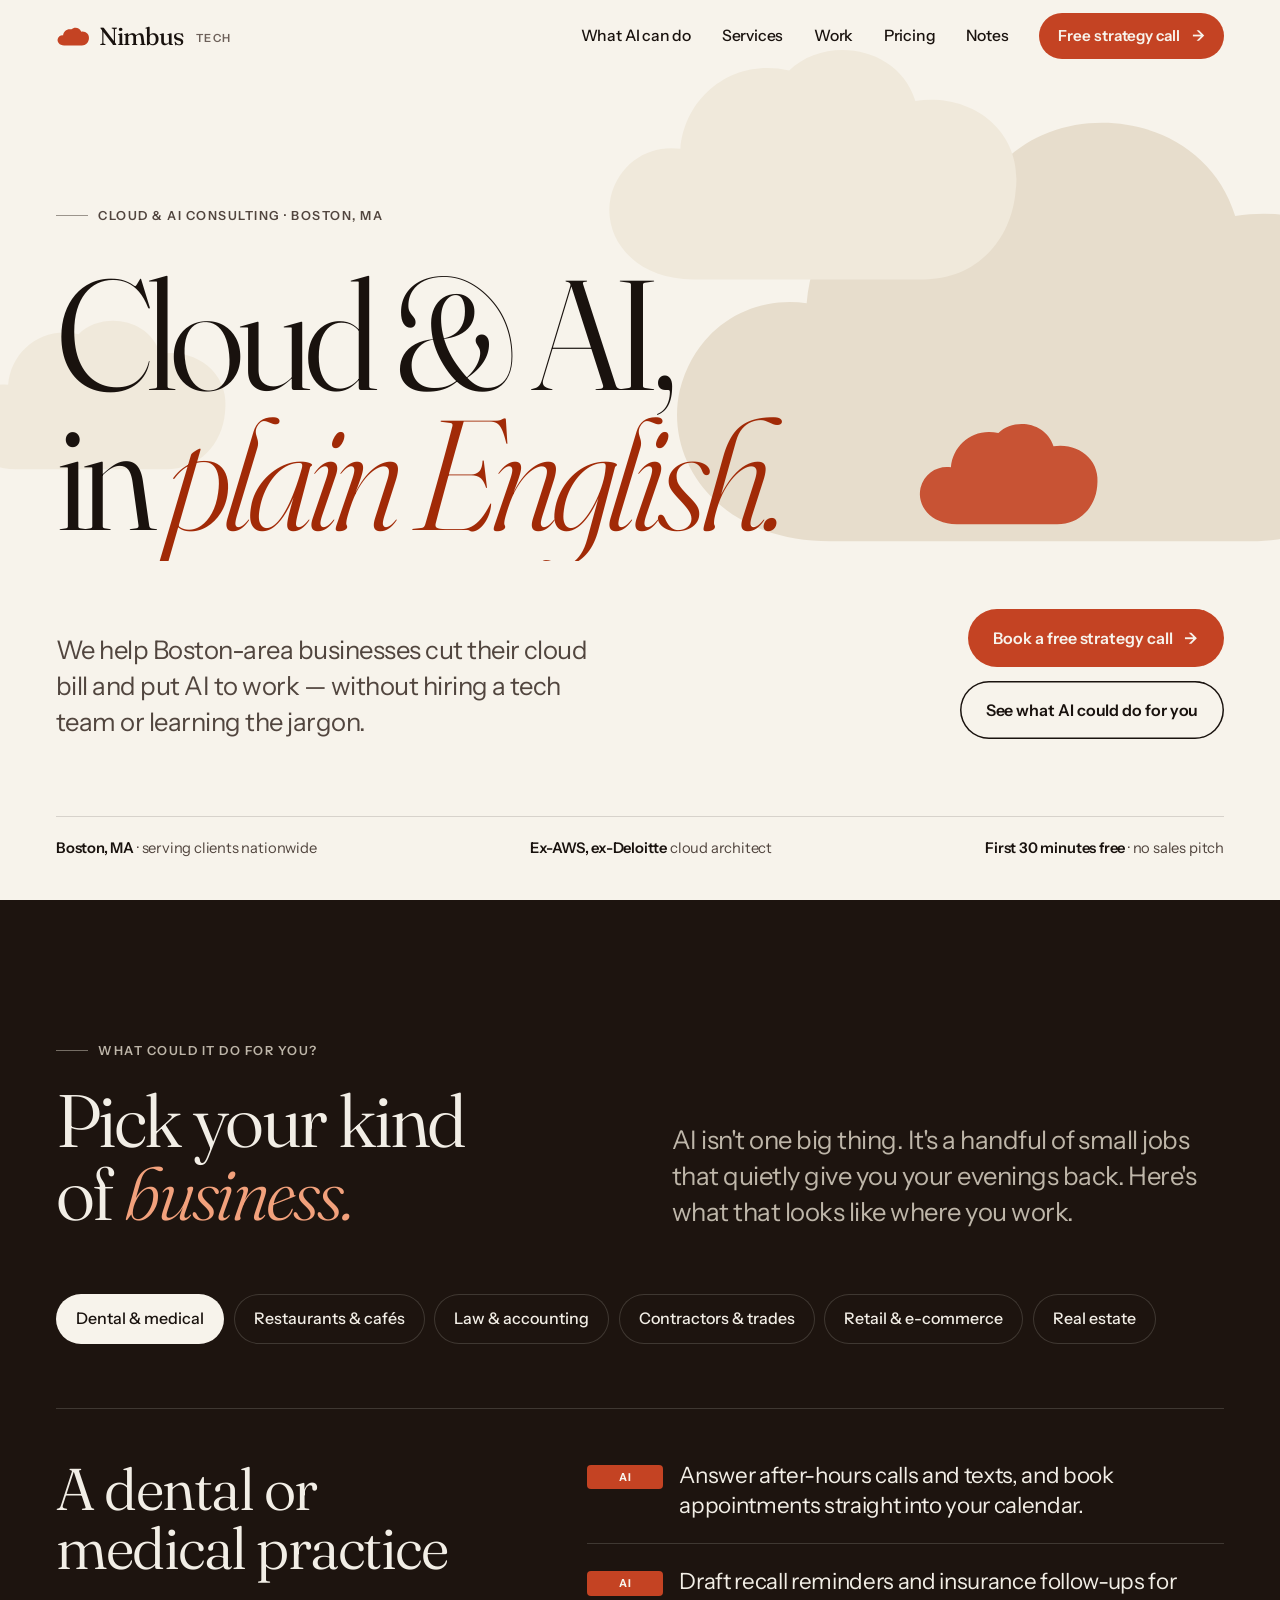
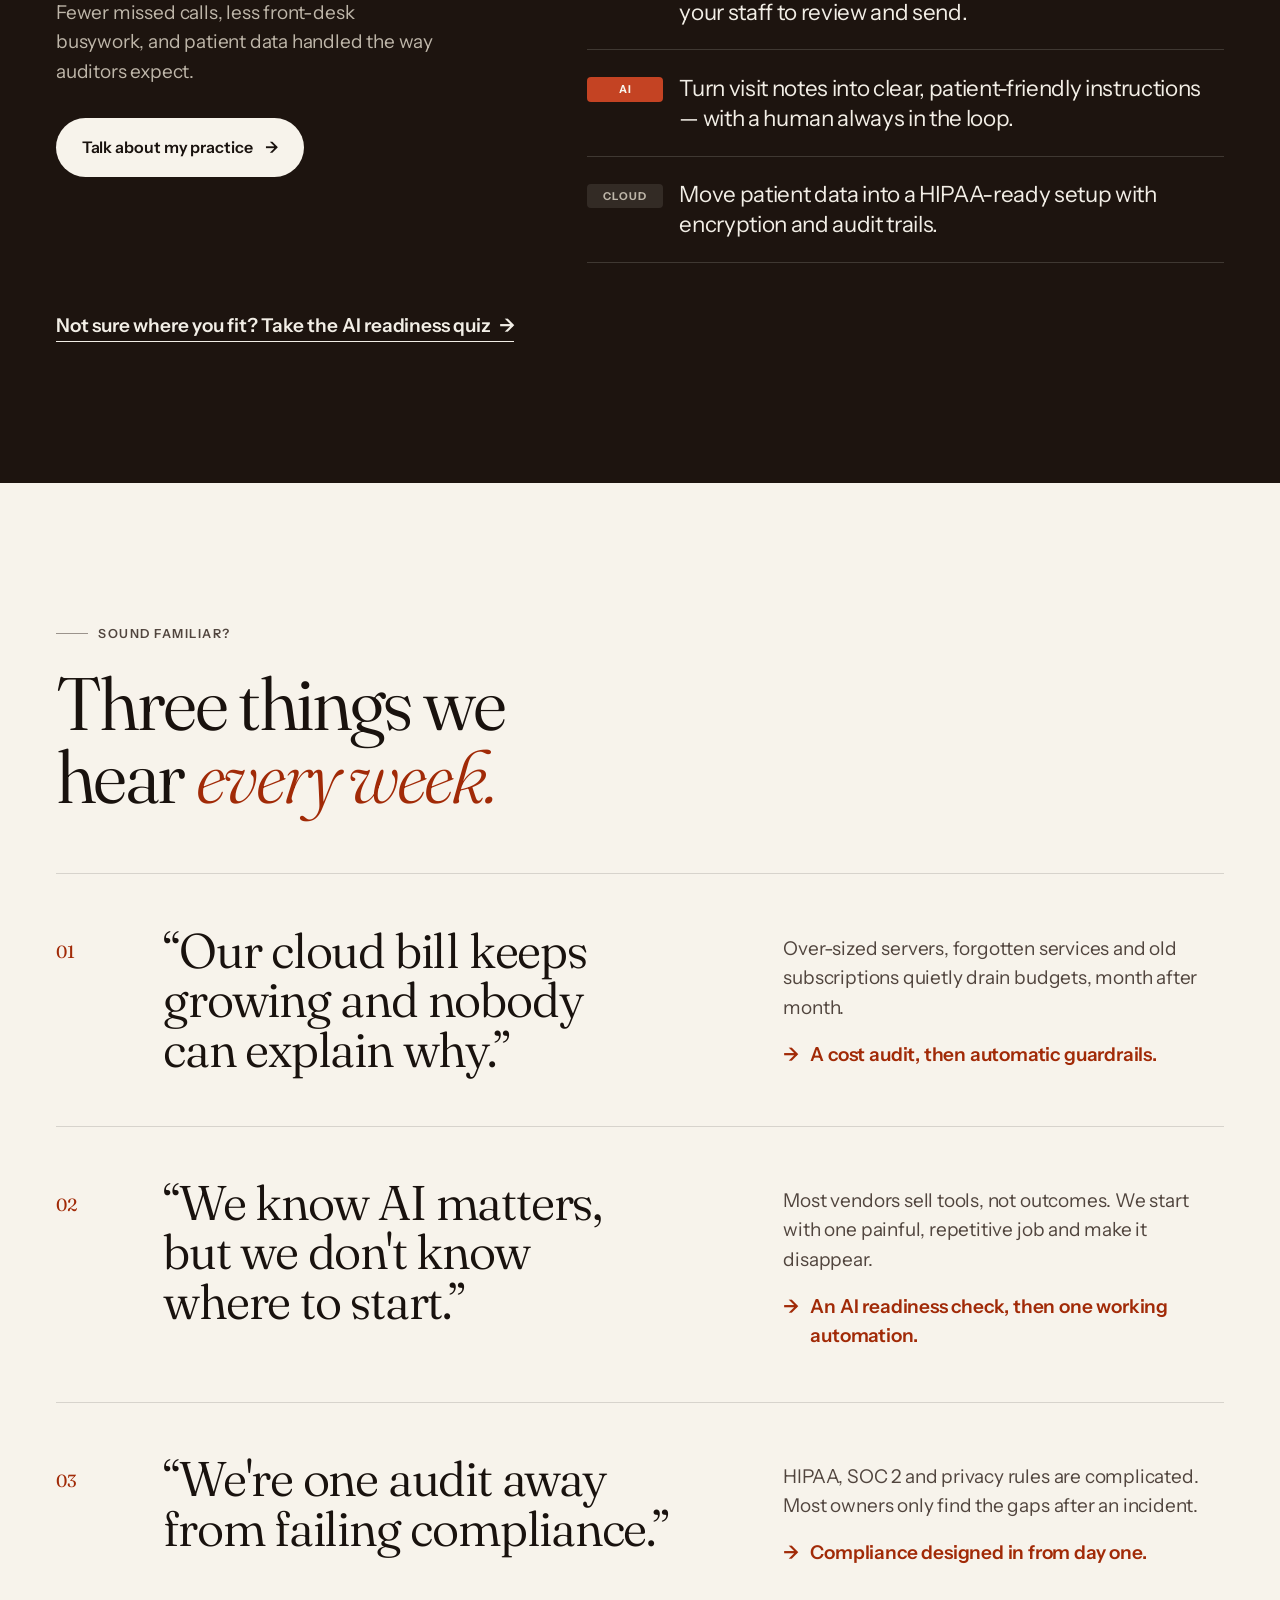
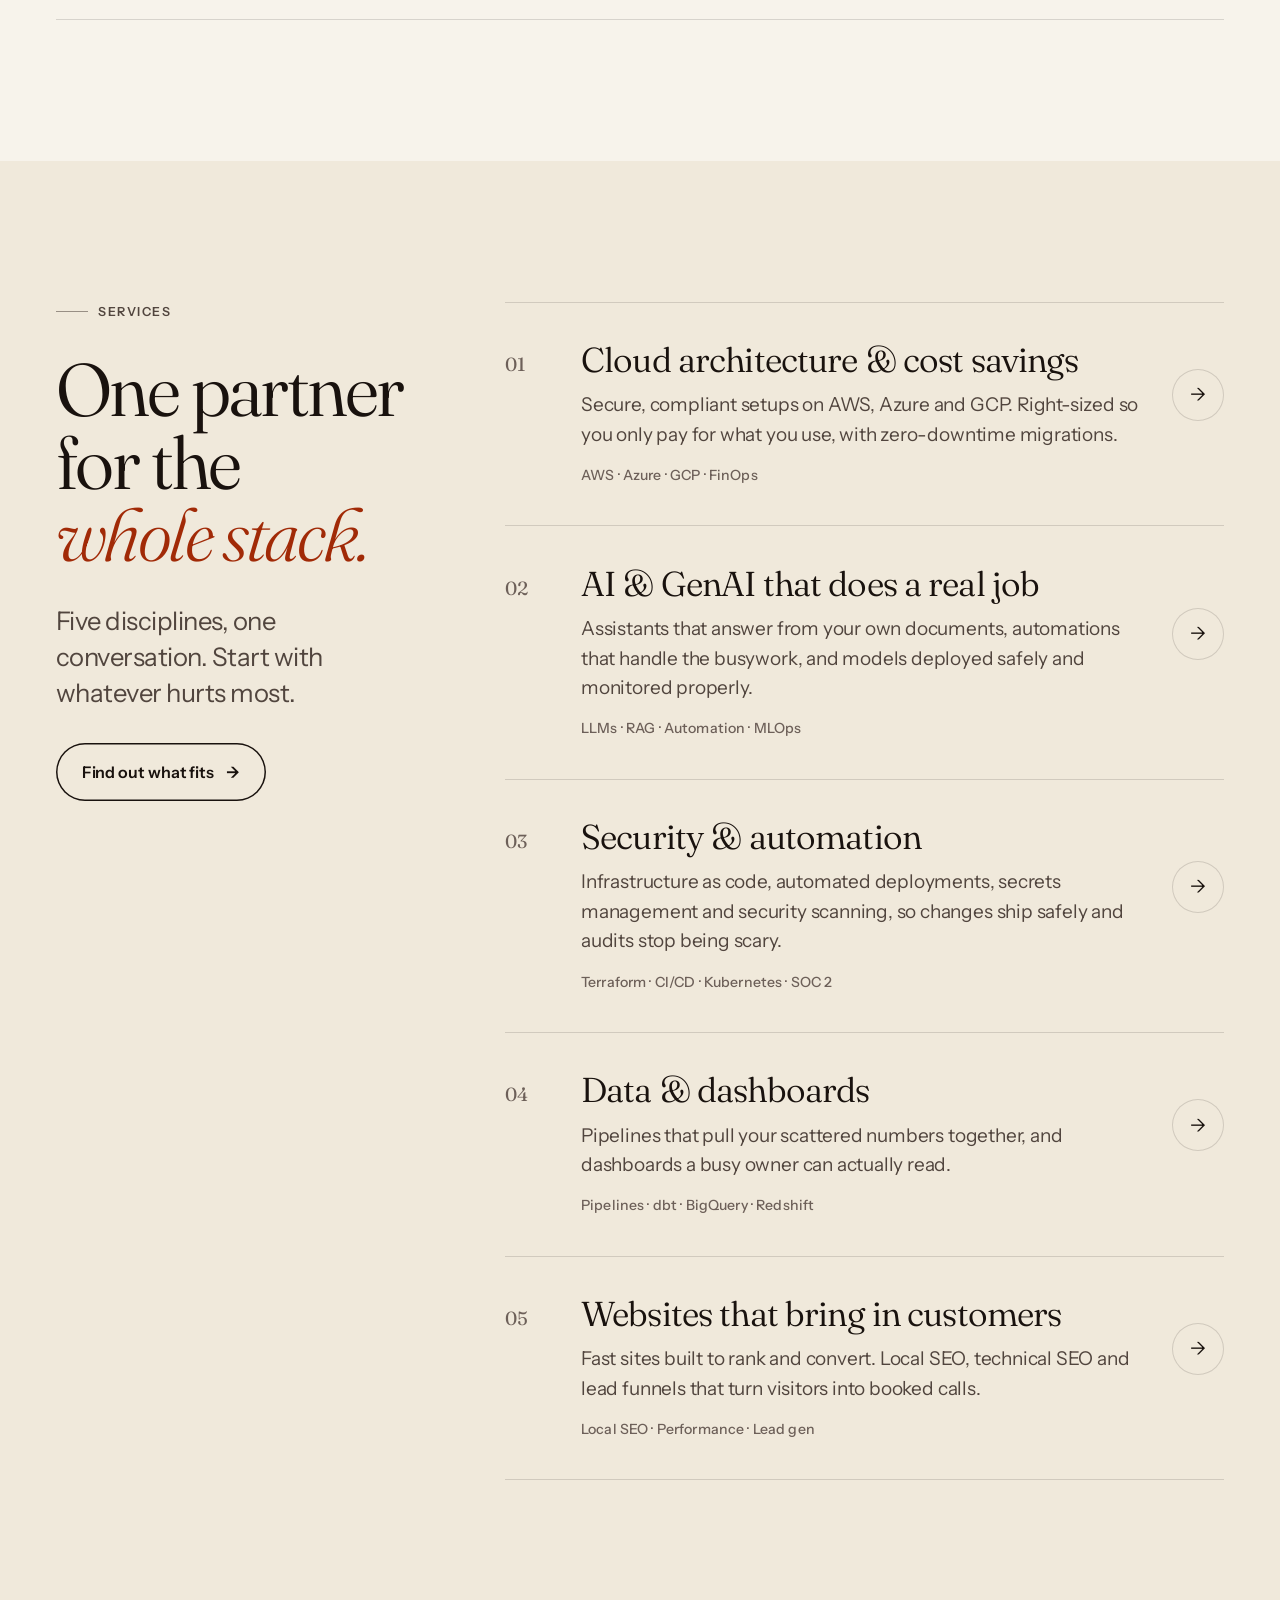
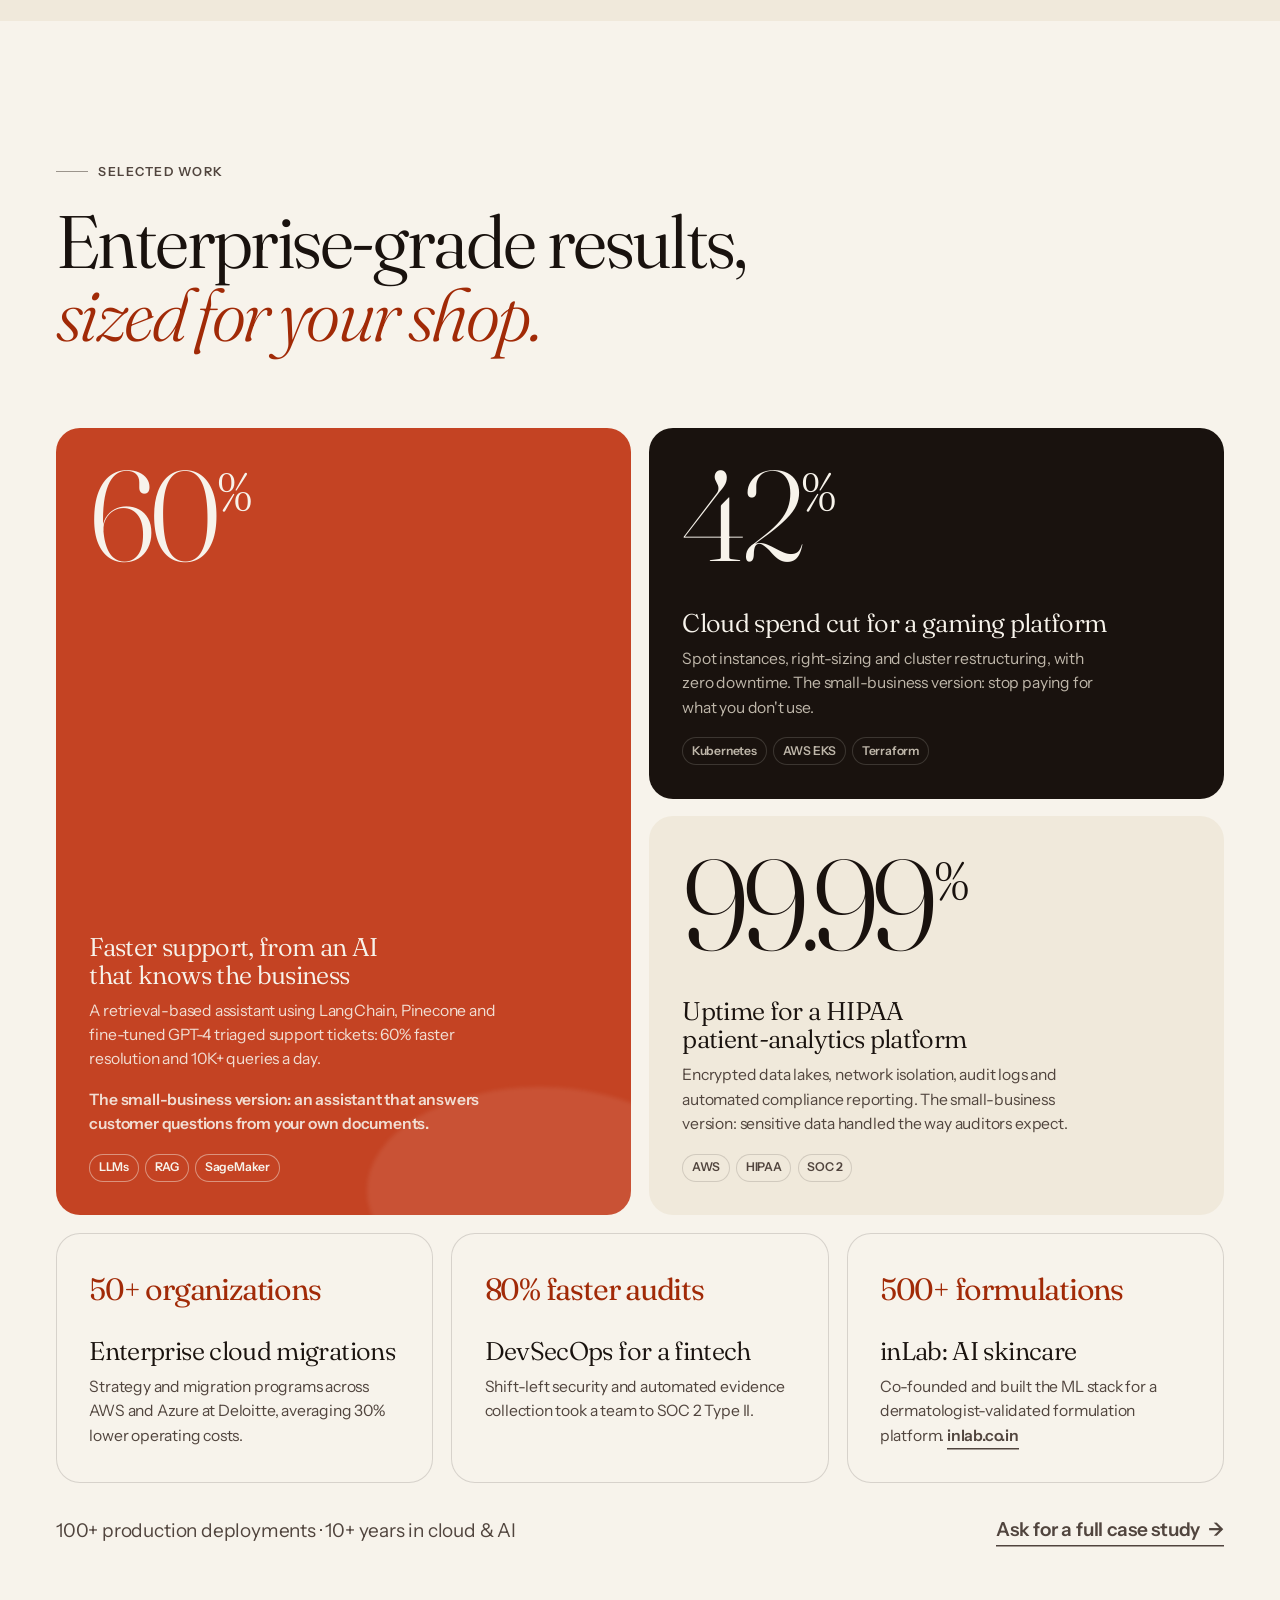
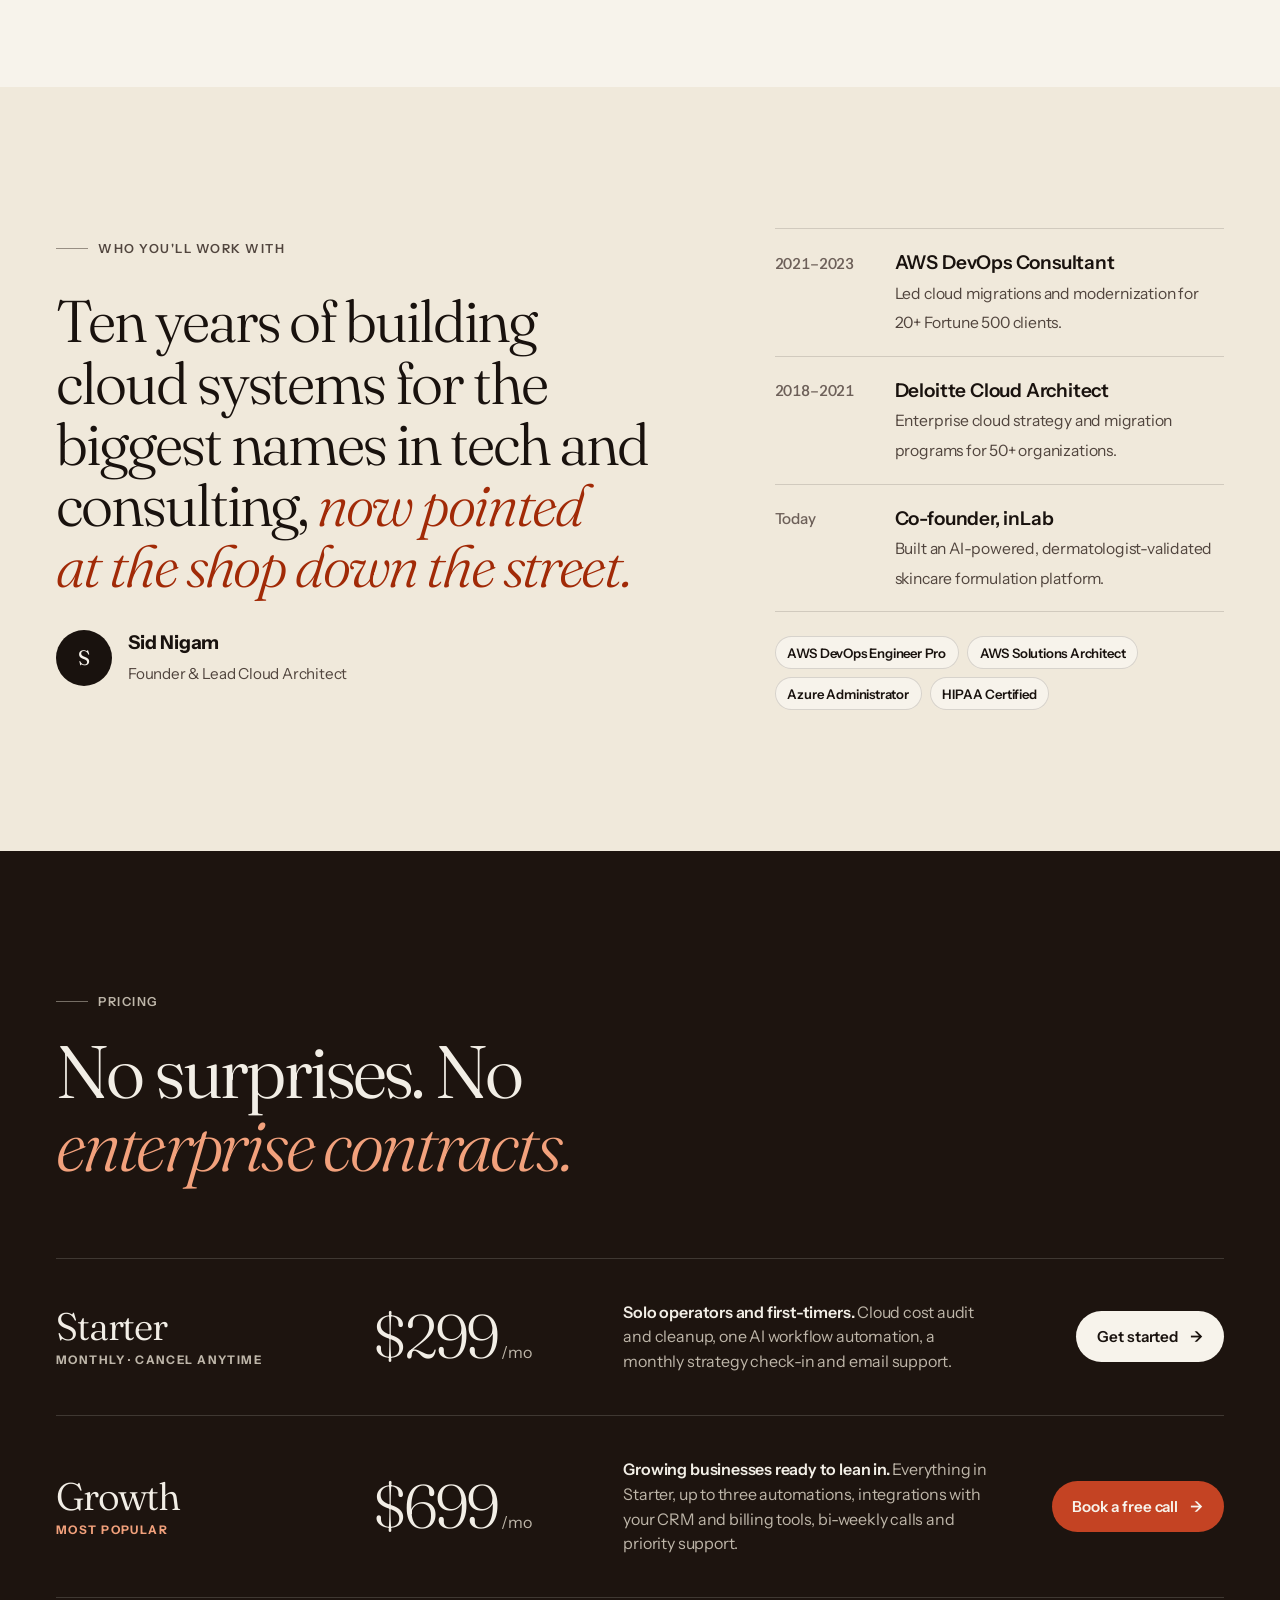
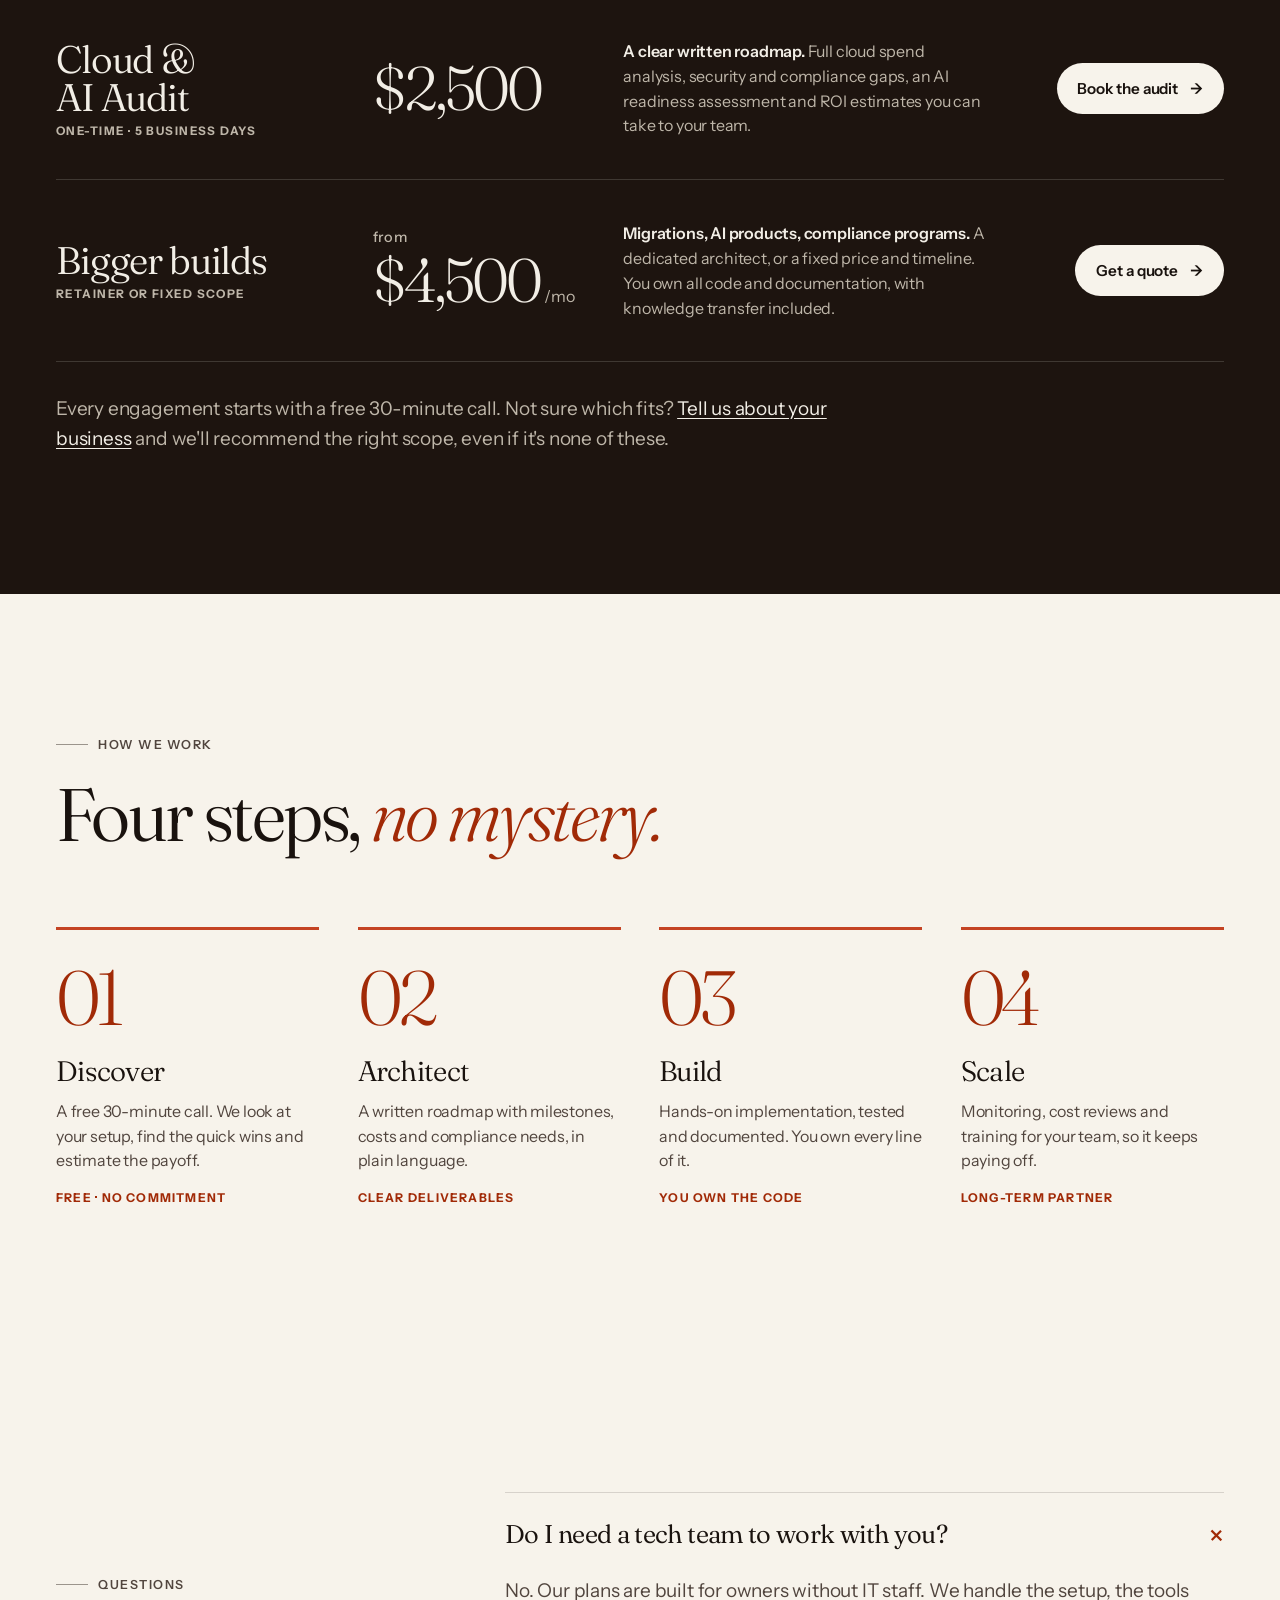
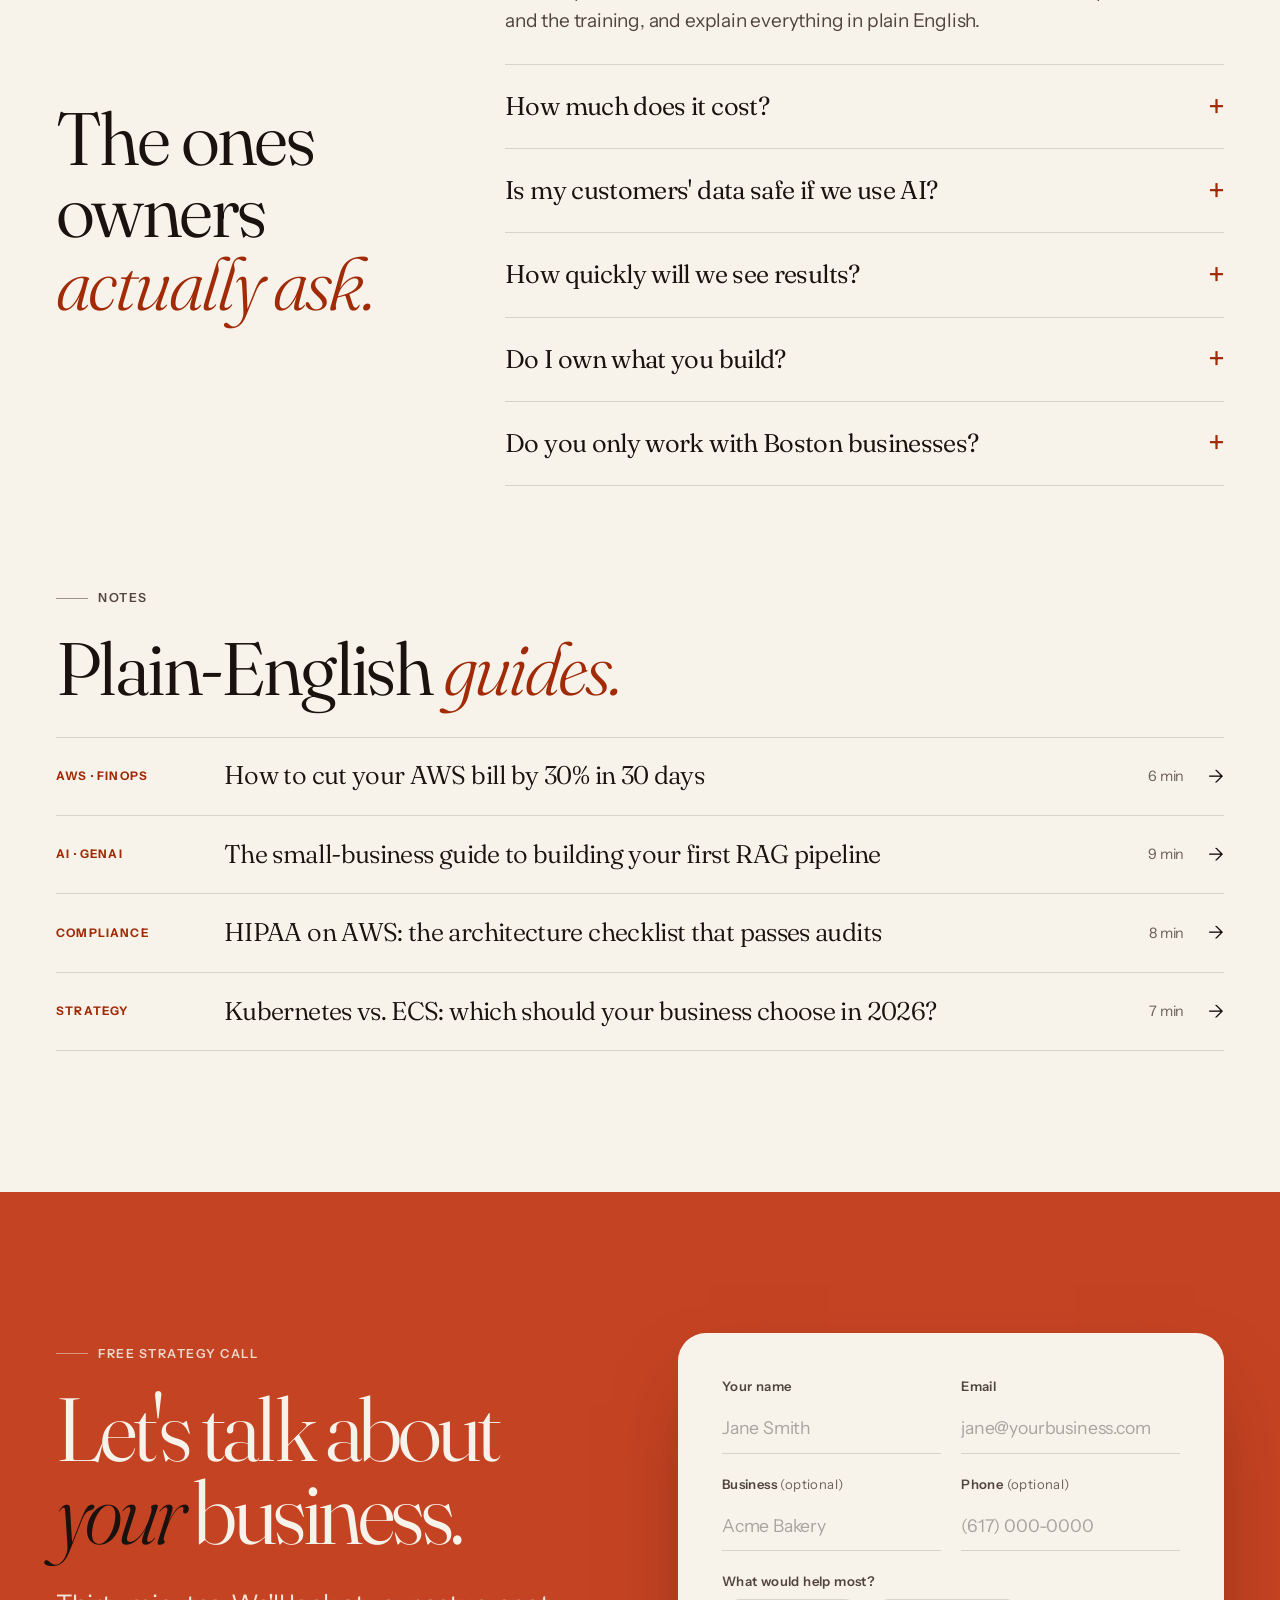
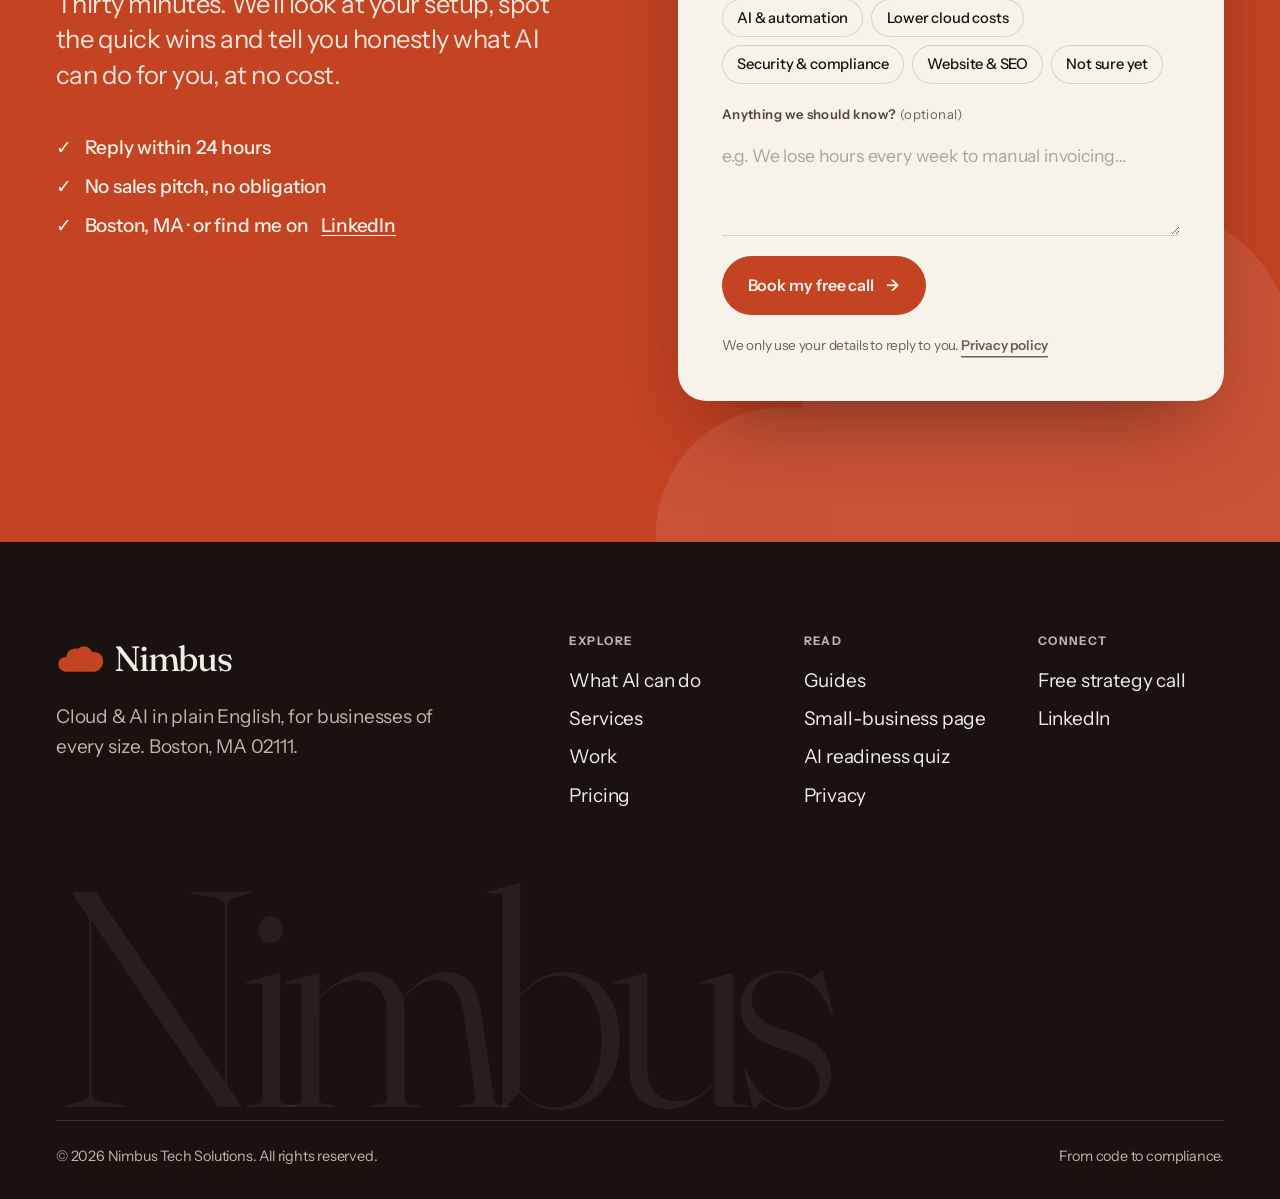
==== index.html @ 4f686bb3 "Initial commit: Nimbus Tech Solutions website Co-Authored-By: Claude Sonnet 5.5 <noreply@anthropic.c" ====
<!DOCTYPE html>
<html lang="en">
<head>
  <meta charset="utf-8">
  <meta name="viewport" content="width=device-width, initial-scale=1">
  <title>Nimbus Tech Solutions | Cloud &amp; AI for Boston Small Businesses</title>
  <meta name="description" content="Cloud and AI, in plain English. Nimbus helps Boston-area small businesses cut their cloud bill and put AI to work — no tech team required. Plans from $299/month. Free 30-minute strategy call.">
  <meta name="keywords" content="AI for small business Boston, cloud consulting Boston, small business AI tools, cloud cost optimization, AWS consulting Boston, AI automation, HIPAA compliance">
  <meta name="theme-color" content="#f4efe6">

  <link rel="canonical" href="https://nimbustechsolutions.com/">

  <meta property="og:type" content="website">
  <meta property="og:url" content="https://nimbustechsolutions.com/">
  <meta property="og:title" content="Cloud &amp; AI, in plain English — Nimbus Tech Solutions, Boston">
  <meta property="og:description" content="We help Boston-area small businesses cut their cloud bill and put AI to work — without hiring a tech team. Free 30-minute strategy call.">
  <meta property="og:image" content="https://nimbustechsolutions.com/assets/img/hero-img.png">
  <meta property="og:site_name" content="Nimbus Tech Solutions">
  <meta property="og:locale" content="en_US">
  <meta name="twitter:card" content="summary_large_image">
  <meta name="twitter:title" content="Cloud &amp; AI, in plain English — Nimbus Tech Solutions, Boston">
  <meta name="twitter:description" content="We help Boston-area small businesses cut their cloud bill and put AI to work — without hiring a tech team.">
  <meta name="twitter:image" content="https://nimbustechsolutions.com/assets/img/hero-img.png">

  <link href="assets/img/favicon.png" rel="icon">
  <link href="assets/img/apple-touch-icon.png" rel="apple-touch-icon">

  <link rel="preconnect" href="https://fonts.googleapis.com">
  <link rel="preconnect" href="https://fonts.gstatic.com" crossorigin>
  <link href="https://fonts.googleapis.com/css2?family=Fraunces:ital,opsz,wght@0,9..144,300..600;1,9..144,300..600&family=Instrument+Sans:wght@400..700&display=swap" rel="stylesheet">
  <link href="assets/css/home.css" rel="stylesheet">
  <script>document.documentElement.classList.add('js');</script>

  <script type="application/ld+json">
  {
    "@context": "https://schema.org",
    "@type": "ProfessionalService",
    "name": "Nimbus Tech Solutions",
    "description": "Cloud and AI consulting for Boston-area small businesses: cloud cost reduction, AI automation, security and compliance, data engineering, and websites built to generate leads.",
    "url": "https://nimbustechsolutions.com",
    "email": "sidnigam.work@gmail.com",
    "priceRange": "$$",
    "address": {
      "@type": "PostalAddress",
      "addressLocality": "Boston",
      "addressRegion": "MA",
      "postalCode": "02111",
      "addressCountry": "US"
    },
    "geo": { "@type": "GeoCoordinates", "latitude": 42.35436, "longitude": -71.05917 },
    "founder": {
      "@type": "Person",
      "name": "Sid Nigam",
      "jobTitle": "Founder & Lead Cloud Architect",
      "sameAs": "https://www.linkedin.com/in/sidnigam/",
      "knowsAbout": ["AWS", "Azure", "GCP", "Kubernetes", "Terraform", "GenAI", "LLMs", "HIPAA compliance", "DevSecOps"]
    },
    "areaServed": [
      { "@type": "City", "name": "Boston" },
      { "@type": "AdministrativeArea", "name": "Massachusetts" },
      { "@type": "Country", "name": "United States" }
    ],
    "hasOfferCatalog": {
      "@type": "OfferCatalog",
      "name": "Cloud & AI Consulting Services",
      "itemListElement": [
        { "@type": "Offer", "itemOffered": { "@type": "Service", "name": "Cloud Architecture & Cost Optimization" } },
        { "@type": "Offer", "itemOffered": { "@type": "Service", "name": "AI & GenAI Implementation" } },
        { "@type": "Offer", "itemOffered": { "@type": "Service", "name": "Security, DevSecOps & Compliance" } },
        { "@type": "Offer", "itemOffered": { "@type": "Service", "name": "Data Engineering & Analytics" } },
        { "@type": "Offer", "itemOffered": { "@type": "Service", "name": "Website & SEO / Lead Generation" } }
      ]
    }
  }
  </script>
  <script type="application/ld+json">
  {
    "@context": "https://schema.org",
    "@type": "FAQPage",
    "mainEntity": [
      { "@type": "Question", "name": "Do I need a tech team to work with Nimbus?",
        "acceptedAnswer": { "@type": "Answer", "text": "No. Our plans are built for owners without IT staff. We handle the setup, the tools and the training, and explain everything in plain English." } },
      { "@type": "Question", "name": "How much does it cost?",
        "acceptedAnswer": { "@type": "Answer", "text": "Monthly plans start at $299 (Starter) and $699 (Growth). A one-time Cloud & AI Audit is $2,500, and larger builds are scoped after a free 30-minute strategy call. Cancel monthly plans anytime." } },
      { "@type": "Question", "name": "Is my customers' data safe if we use AI?",
        "acceptedAnswer": { "@type": "Answer", "text": "Privacy comes first. We choose tools and settings so your business data stays under your control, and we have built HIPAA, SOC 2, GDPR and ISO 27001 aligned architectures for regulated industries." } },
      { "@type": "Question", "name": "How quickly will we see results?",
        "acceptedAnswer": { "@type": "Answer", "text": "A first AI automation typically goes live in about two weeks, and a cloud cost audit gives you a written roadmap in five business days." } },
      { "@type": "Question", "name": "Do I own what you build?",
        "acceptedAnswer": { "@type": "Answer", "text": "Yes. You own all code and documentation, and we include knowledge transfer so your team is never locked in." } },
      { "@type": "Question", "name": "Do you only work with Boston businesses?",
        "acceptedAnswer": { "@type": "Answer", "text": "We are based in Boston and love working with local businesses, in person when it helps. We also serve clients across the United States remotely." } }
    ]
  }
  </script>
</head>

<body>
  <a class="skip" href="#main">Skip to content</a>
  <div class="progress" aria-hidden="true"></div>

  <!-- Shared cloud shape -->
  <svg width="0" height="0" style="position:absolute" aria-hidden="true" focusable="false">
    <symbol id="cloud" viewBox="0 0 100 60">
      <path fill="currentColor" d="M24 58C10 58 3 48 5 39c2-8 9-12 16-11 1-12 12-21 25-18 8-8 25-6 29 7 13-2 25 7 23 21-1 11-9 20-21 20z"/>
    </symbol>
  </svg>

  <!-- ======= Header ======= -->
  <header class="hdr" id="hdr">
    <div class="wrap">
      <a class="brand" href="#top" aria-label="Nimbus Tech Solutions — home">
        <svg viewBox="0 0 100 60" aria-hidden="true"><use href="#cloud"/></svg>
        Nimbus<small>Tech</small>
      </a>
      <nav class="nav" id="nav" aria-label="Primary">
        <a href="#explore">What AI can do</a>
        <a href="#services">Services</a>
        <a href="#work">Work</a>
        <a href="#pricing">Pricing</a>
        <a href="#notes">Notes</a>
        <a class="btn btn--accent" href="#contact">Free strategy call <span class="arr" aria-hidden="true">→</span></a>
      </nav>
      <button class="menu-btn" id="menu-btn" aria-label="Menu" aria-expanded="false" aria-controls="nav"><span></span><span></span></button>
    </div>
  </header>

  <main id="main">

    <!-- ======= Hero ======= -->
    <section class="hero" id="top">
      <div class="hero-sky" aria-hidden="true">
        <svg class="cloud c1" viewBox="0 0 100 60"><use href="#cloud"/></svg>
        <svg class="cloud c2" viewBox="0 0 100 60"><use href="#cloud"/></svg>
        <svg class="cloud c3" viewBox="0 0 100 60"><use href="#cloud"/></svg>
        <svg class="cloud c4" viewBox="0 0 100 60"><use href="#cloud"/></svg>
      </div>
      <div class="wrap">
        <p class="label hero-kicker fade-up" style="--d:.1s">Cloud &amp; AI consulting · Boston, MA</p>
        <h1>
          <span class="ln"><span>Cloud &amp; AI,</span></span>
          <span class="ln"><span>in <em>plain English.</em></span></span>
        </h1>
        <div class="hero-foot">
          <p class="lead fade-up" style="--d:.8s">We help Boston-area businesses cut their cloud bill and put AI to work — without hiring a tech team or learning the jargon.</p>
          <div class="hero-cta fade-up" style="--d:.95s">
            <a class="btn btn--accent" href="#contact">Book a free strategy call <span class="arr" aria-hidden="true">→</span></a>
            <a class="btn btn--ghost" href="#explore">See what AI could do for you</a>
          </div>
        </div>
        <div class="hero-meta fade-up" style="--d:1.1s">
          <span><b>Boston, MA</b> · serving clients nationwide</span>
          <span><b>Ex-AWS, ex-Deloitte</b> cloud architect</span>
          <span><b>First 30 minutes free</b> · no sales pitch</span>
        </div>
      </div>
    </section>

    <!-- ======= Explorer ======= -->
    <section class="section night" id="explore">
      <div class="wrap">
        <div class="explorer-top rv">
          <div class="sec-head wide" style="margin:0">
            <p class="label">What could it do for you?</p>
            <h2>Pick your kind of <em>business.</em></h2>
          </div>
          <p class="lead">AI isn't one big thing. It's a handful of small jobs that quietly give you your evenings back. Here's what that looks like where you work.</p>
        </div>

        <div class="tabs rv" role="tablist" aria-label="Type of business" id="tabs">
          <button class="tab" role="tab" id="t-health" aria-controls="p-health" aria-selected="true" data-type="Dental &amp; medical practice">Dental &amp; medical</button>
          <button class="tab" role="tab" id="t-food" aria-controls="p-food" aria-selected="false" tabindex="-1" data-type="Restaurant or café">Restaurants &amp; cafés</button>
          <button class="tab" role="tab" id="t-pro" aria-controls="p-pro" aria-selected="false" tabindex="-1" data-type="Law or accounting firm">Law &amp; accounting</button>
          <button class="tab" role="tab" id="t-trade" aria-controls="p-trade" aria-selected="false" tabindex="-1" data-type="Contractor or trades business">Contractors &amp; trades</button>
          <button class="tab" role="tab" id="t-retail" aria-controls="p-retail" aria-selected="false" tabindex="-1" data-type="Retail or e-commerce shop">Retail &amp; e-commerce</button>
          <button class="tab" role="tab" id="t-prop" aria-controls="p-prop" aria-selected="false" tabindex="-1" data-type="Real estate or property business">Real estate</button>
        </div>

        <div class="panel" role="tabpanel" id="p-health" aria-labelledby="t-health" aria-live="polite">
          <div class="panel-who">
            <h3>A dental or medical practice</h3>
            <p>Fewer missed calls, less front-desk busywork, and patient data handled the way auditors expect.</p>
            <a class="btn" href="#contact" data-pick="Dental &amp; medical practice">Talk about my practice <span class="arr" aria-hidden="true">→</span></a>
          </div>
          <ul class="tasks">
            <li><span class="tag ai">AI</span><span>Answer after-hours calls and texts, and book appointments straight into your calendar.</span></li>
            <li><span class="tag ai">AI</span><span>Draft recall reminders and insurance follow-ups for your staff to review and send.</span></li>
            <li><span class="tag ai">AI</span><span>Turn visit notes into clear, patient-friendly instructions — with a human always in the loop.</span></li>
            <li><span class="tag">Cloud</span><span>Move patient data into a HIPAA-ready setup with encryption and audit trails.</span></li>
          </ul>
        </div>

        <div class="panel" role="tabpanel" id="p-food" aria-labelledby="t-food" aria-live="polite" hidden>
          <div class="panel-who">
            <h3>A restaurant or café</h3>
            <p>Less time on screens, more time on the floor. Your regulars still get your voice.</p>
            <a class="btn" href="#contact" data-pick="Restaurant or café">Talk about my restaurant <span class="arr" aria-hidden="true">→</span></a>
          </div>
          <ul class="tasks">
            <li><span class="tag ai">AI</span><span>Turn every review into a reply written in your voice, ready to post in one click.</span></li>
            <li><span class="tag ai">AI</span><span>Forecast prep and ordering from your own sales history, so you waste less.</span></li>
            <li><span class="tag ai">AI</span><span>Answer menu, allergen and hours questions on your website and Google listing, any time.</span></li>
            <li><span class="tag">Cloud</span><span>Cancel the servers and software subscriptions you stopped using months ago.</span></li>
          </ul>
        </div>

        <div class="panel" role="tabpanel" id="p-pro" aria-labelledby="t-pro" aria-live="polite" hidden>
          <div class="panel-who">
            <h3>A law or accounting firm</h3>
            <p>Faster first drafts and cleaner intake — with client confidentiality designed in, not bolted on.</p>
            <a class="btn" href="#contact" data-pick="Law or accounting firm">Talk about my firm <span class="arr" aria-hidden="true">→</span></a>
          </div>
          <ul class="tasks">
            <li><span class="tag ai">AI</span><span>First-pass summaries of long documents and contracts, for a professional to review.</span></li>
            <li><span class="tag ai">AI</span><span>Intake forms that qualify new leads and draft the engagement email.</span></li>
            <li><span class="tag ai">AI</span><span>Search your own past work in plain English, in a private system only you control.</span></li>
            <li><span class="tag">Cloud</span><span>Lock down client files with proper access controls, encryption and backups.</span></li>
          </ul>
        </div>

        <div class="panel" role="tabpanel" id="p-trade" aria-labelledby="t-trade" aria-live="polite" hidden>
          <div class="panel-who">
            <h3>A contractor or trades business</h3>
            <p>You're on a roof, not at a desk. Let the paperwork happen without you.</p>
            <a class="btn" href="#contact" data-pick="Contractor or trades business">Talk about my business <span class="arr" aria-hidden="true">→</span></a>
          </div>
          <ul class="tasks">
            <li><span class="tag ai">AI</span><span>Turn a voice memo from the truck into a clean, professional estimate.</span></li>
            <li><span class="tag ai">AI</span><span>Chase unpaid invoices and unanswered quotes automatically, politely.</span></li>
            <li><span class="tag ai">AI</span><span>Reply to new leads within minutes, even when you can't pick up the phone.</span></li>
            <li><span class="tag">Cloud</span><span>One tidy, backed-up home for job photos, permits and files.</span></li>
          </ul>
        </div>

        <div class="panel" role="tabpanel" id="p-retail" aria-labelledby="t-retail" aria-live="polite" hidden>
          <div class="panel-who">
            <h3>A retail or e-commerce shop</h3>
            <p>Keep the shelves and the storefront humming without a bigger team.</p>
            <a class="btn" href="#contact" data-pick="Retail or e-commerce shop">Talk about my shop <span class="arr" aria-hidden="true">→</span></a>
          </div>
          <ul class="tasks">
            <li><span class="tag ai">AI</span><span>Write product descriptions that stay consistent across every channel you sell on.</span></li>
            <li><span class="tag ai">AI</span><span>Answer “where's my order?” and return questions on autopilot, with a handoff to you when it matters.</span></li>
            <li><span class="tag ai">AI</span><span>Spot slow movers and reorder points straight from your sales data.</span></li>
            <li><span class="tag">Cloud</span><span>Right-size your hosting so a busy weekend doesn't mean a surprise bill.</span></li>
          </ul>
        </div>

        <div class="panel" role="tabpanel" id="p-prop" aria-labelledby="t-prop" aria-live="polite" hidden>
          <div class="panel-who">
            <h3>A real estate or property business</h3>
            <p>Respond first, stay organized, and stop re-typing the same follow-up.</p>
            <a class="btn" href="#contact" data-pick="Real estate or property business">Talk about my business <span class="arr" aria-hidden="true">→</span></a>
          </div>
          <ul class="tasks">
            <li><span class="tag ai">AI</span><span>Draft listing copy and personalized follow-ups for every lead.</span></li>
            <li><span class="tag ai">AI</span><span>Screen new inquiries and schedule showings without the back-and-forth.</span></li>
            <li><span class="tag ai">AI</span><span>Summarize leases and inspection reports into one page you can act on.</span></li>
            <li><span class="tag">Cloud</span><span>Bring scattered documents and tools into one secure, searchable system.</span></li>
          </ul>
        </div>

        <p class="rv" style="margin-top:3rem"><a class="tlink" href="boston-smb.html#checklist">Not sure where you fit? Take the AI readiness quiz <span aria-hidden="true">→</span></a></p>
      </div>
    </section>

    <!-- ======= Problems ======= -->
    <section class="section" id="problems">
      <div class="wrap">
        <div class="sec-head rv">
          <p class="label">Sound familiar?</p>
          <h2>Three things we hear <em>every week.</em></h2>
        </div>
        <div class="problems">
          <article class="problem rv">
            <span class="n">01</span>
            <h3>“Our cloud bill keeps growing and nobody can explain why.”</h3>
            <div class="body">
              <p class="muted">Over-sized servers, forgotten services and old subscriptions quietly drain budgets, month after month.</p>
              <p class="fix">A cost audit, then automatic guardrails.</p>
            </div>
          </article>
          <article class="problem rv">
            <span class="n">02</span>
            <h3>“We know AI matters, but we don't know where to start.”</h3>
            <div class="body">
              <p class="muted">Most vendors sell tools, not outcomes. We start with one painful, repetitive job and make it disappear.</p>
              <p class="fix">An AI readiness check, then one working automation.</p>
            </div>
          </article>
          <article class="problem rv">
            <span class="n">03</span>
            <h3>“We're one audit away from failing compliance.”</h3>
            <div class="body">
              <p class="muted">HIPAA, SOC 2 and privacy rules are complicated. Most owners only find the gaps after an incident.</p>
              <p class="fix">Compliance designed in from day one.</p>
            </div>
          </article>
        </div>
      </div>
    </section>

    <!-- ======= Services ======= -->
    <section class="section alt" id="services">
      <div class="wrap services">
        <div class="services-aside rv">
          <p class="label">Services</p>
          <h2>One partner for the <em>whole stack.</em></h2>
          <p class="lead">Five disciplines, one conversation. Start with whatever hurts most.</p>
          <div><a class="btn btn--ghost" href="#contact">Find out what fits <span class="arr" aria-hidden="true">→</span></a></div>
        </div>
        <div class="svc-list">
          <a class="svc rv" href="#contact" data-pick="Cloud">
            <span class="n">01</span>
            <div><h3>Cloud architecture &amp; cost savings</h3><p>Secure, compliant setups on AWS, Azure and GCP. Right-sized so you only pay for what you use, with zero-downtime migrations.</p></div>
            <span class="go" aria-hidden="true">→</span>
            <span class="stack">AWS · Azure · GCP · FinOps</span>
          </a>
          <a class="svc rv" href="#contact" data-pick="AI">
            <span class="n">02</span>
            <div><h3>AI &amp; GenAI that does a real job</h3><p>Assistants that answer from your own documents, automations that handle the busywork, and models deployed safely and monitored properly.</p></div>
            <span class="go" aria-hidden="true">→</span>
            <span class="stack">LLMs · RAG · Automation · MLOps</span>
          </a>
          <a class="svc rv" href="#contact" data-pick="Security">
            <span class="n">03</span>
            <div><h3>Security &amp; automation</h3><p>Infrastructure as code, automated deployments, secrets management and security scanning, so changes ship safely and audits stop being scary.</p></div>
            <span class="go" aria-hidden="true">→</span>
            <span class="stack">Terraform · CI/CD · Kubernetes · SOC 2</span>
          </a>
          <a class="svc rv" href="#contact" data-pick="Data">
            <span class="n">04</span>
            <div><h3>Data &amp; dashboards</h3><p>Pipelines that pull your scattered numbers together, and dashboards a busy owner can actually read.</p></div>
            <span class="go" aria-hidden="true">→</span>
            <span class="stack">Pipelines · dbt · BigQuery · Redshift</span>
          </a>
          <a class="svc rv" href="#contact" data-pick="Website">
            <span class="n">05</span>
            <div><h3>Websites that bring in customers</h3><p>Fast sites built to rank and convert. Local SEO, technical SEO and lead funnels that turn visitors into booked calls.</p></div>
            <span class="go" aria-hidden="true">→</span>
            <span class="stack">Local SEO · Performance · Lead gen</span>
          </a>
        </div>
      </div>
    </section>

    <!-- ======= Work ======= -->
    <section class="section" id="work">
      <div class="wrap">
        <div class="sec-head wide rv">
          <p class="label">Selected work</p>
          <h2>Enterprise-grade results, <em>sized for your shop.</em></h2>
        </div>
        <div class="bento">
          <article class="tile tile--a rv">
            <div>
              <div class="big">60<sup>%</sup></div>
            </div>
            <div>
              <h3>Faster support, from an AI that knows the business</h3>
              <p>A retrieval-based assistant using LangChain, Pinecone and fine-tuned GPT-4 triaged support tickets: 60% faster resolution and 10K+ queries a day.</p>
              <p style="margin-top:1rem;font-weight:600">The small-business version: an assistant that answers customer questions from your own documents.</p>
              <div class="chips"><span>LLMs</span><span>RAG</span><span>SageMaker</span></div>
            </div>
          </article>
          <article class="tile tile--b rv" style="--d:.08s">
            <div class="big">42<sup>%</sup></div>
            <div>
              <h3>Cloud spend cut for a gaming platform</h3>
              <p>Spot instances, right-sizing and cluster restructuring, with zero downtime. The small-business version: stop paying for what you don't use.</p>
              <div class="chips"><span>Kubernetes</span><span>AWS EKS</span><span>Terraform</span></div>
            </div>
          </article>
          <article class="tile tile--c rv" style="--d:.16s">
            <div class="big">99.99<sup>%</sup></div>
            <div>
              <h3>Uptime for a HIPAA patient-analytics platform</h3>
              <p>Encrypted data lakes, network isolation, audit logs and automated compliance reporting. The small-business version: sensitive data handled the way auditors expect.</p>
              <div class="chips"><span>AWS</span><span>HIPAA</span><span>SOC 2</span></div>
            </div>
          </article>
          <article class="tile tile--s rv">
            <span class="stat">50+ organizations</span>
            <div><h3>Enterprise cloud migrations</h3><p>Strategy and migration programs across AWS and Azure at Deloitte, averaging 30% lower operating costs.</p></div>
          </article>
          <article class="tile tile--s rv" style="--d:.08s">
            <span class="stat">80% faster audits</span>
            <div><h3>DevSecOps for a fintech</h3><p>Shift-left security and automated evidence collection took a team to SOC 2 Type II.</p></div>
          </article>
          <article class="tile tile--s rv" style="--d:.16s">
            <span class="stat">500+ formulations</span>
            <div><h3>inLab: AI skincare</h3><p>Co-founded and built the ML stack for a dermatologist-validated formulation platform. <a class="tlink" href="https://www.inlab.co.in" target="_blank" rel="noopener noreferrer">inlab.co.in</a></p></div>
          </article>
        </div>
        <div class="work-note rv">
          <span>100+ production deployments · 10+ years in cloud &amp; AI</span>
          <a class="tlink" href="#contact" data-pick="Case study">Ask for a full case study <span aria-hidden="true">→</span></a>
        </div>
      </div>
    </section>

    <!-- ======= Founder ======= -->
    <section class="section alt" id="about">
      <div class="wrap founder">
        <div class="rv">
          <p class="label" style="margin-bottom:2rem">Who you'll work with</p>
          <p class="quote">Ten years of building cloud systems for the biggest names in tech and consulting, <em>now pointed at the shop down the street.</em></p>
          <div class="sig">
            <span class="mono-badge" aria-hidden="true">S</span>
            <div><b>Sid Nigam</b><span>Founder &amp; Lead Cloud Architect</span></div>
          </div>
        </div>
        <div class="rv" style="--d:.1s">
          <ul class="timeline">
            <li><span class="yr">2021–2023</span><div><b>AWS DevOps Consultant</b><span>Led cloud migrations and modernization for 20+ Fortune 500 clients.</span></div></li>
            <li><span class="yr">2018–2021</span><div><b>Deloitte Cloud Architect</b><span>Enterprise cloud strategy and migration programs for 50+ organizations.</span></div></li>
            <li><span class="yr">Today</span><div><b>Co-founder, inLab</b><span>Built an AI-powered, dermatologist-validated skincare formulation platform.</span></div></li>
          </ul>
          <div class="certs" aria-label="Certifications">
            <span>AWS DevOps Engineer Pro</span><span>AWS Solutions Architect</span><span>Azure Administrator</span><span>HIPAA Certified</span>
          </div>
        </div>
      </div>
    </section>

    <!-- ======= Pricing ======= -->
    <section class="section night" id="pricing">
      <div class="wrap">
        <div class="sec-head wide rv">
          <p class="label">Pricing</p>
          <h2>No surprises. No <em>enterprise contracts.</em></h2>
        </div>
        <div class="plans">
          <article class="plan rv">
            <h3 class="pname">Starter<small>Monthly · cancel anytime</small></h3>
            <div class="price">$299<small>/mo</small></div>
            <p><b>Solo operators and first-timers.</b> Cloud cost audit and cleanup, one AI workflow automation, a monthly strategy check-in and email support.</p>
            <a class="btn" href="#contact" data-pick="Starter plan">Get started <span class="arr" aria-hidden="true">→</span></a>
          </article>
          <article class="plan plan--hot rv" style="--d:.06s">
            <h3 class="pname">Growth<small class="pop">Most popular</small></h3>
            <div class="price">$699<small>/mo</small></div>
            <p><b>Growing businesses ready to lean in.</b> Everything in Starter, up to three automations, integrations with your CRM and billing tools, bi-weekly calls and priority support.</p>
            <a class="btn" href="#contact" data-pick="Growth plan">Book a free call <span class="arr" aria-hidden="true">→</span></a>
          </article>
          <article class="plan rv" style="--d:.12s">
            <h3 class="pname">Cloud &amp; AI Audit<small>One-time · 5 business days</small></h3>
            <div class="price">$2,500</div>
            <p><b>A clear written roadmap.</b> Full cloud spend analysis, security and compliance gaps, an AI readiness assessment and ROI estimates you can take to your team.</p>
            <a class="btn" href="#contact" data-pick="Cloud &amp; AI audit">Book the audit <span class="arr" aria-hidden="true">→</span></a>
          </article>
          <article class="plan rv" style="--d:.18s">
            <h3 class="pname">Bigger builds<small>Retainer or fixed scope</small></h3>
            <div class="price"><i>from</i>$4,500<small>/mo</small></div>
            <p><b>Migrations, AI products, compliance programs.</b> A dedicated architect, or a fixed price and timeline. You own all code and documentation, with knowledge transfer included.</p>
            <a class="btn" href="#contact" data-pick="Larger project">Get a quote <span class="arr" aria-hidden="true">→</span></a>
          </article>
        </div>
        <p class="price-note rv">Every engagement starts with a free 30-minute call. Not sure which fits? <a href="#contact">Tell us about your business</a> and we'll recommend the right scope, even if it's none of these.</p>
      </div>
    </section>

    <!-- ======= Process ======= -->
    <section class="section" id="process">
      <div class="wrap">
        <div class="sec-head wide rv">
          <p class="label">How we work</p>
          <h2>Four steps, <em>no mystery.</em></h2>
        </div>
        <div class="steps">
          <div class="step rv" style="--d:0s">
            <div class="sn">01</div><h3>Discover</h3>
            <p>A free 30-minute call. We look at your setup, find the quick wins and estimate the payoff.</p><span class="free">Free · no commitment</span>
          </div>
          <div class="step rv" style="--d:.15s">
            <div class="sn">02</div><h3>Architect</h3>
            <p>A written roadmap with milestones, costs and compliance needs, in plain language.</p><span class="free">Clear deliverables</span>
          </div>
          <div class="step rv" style="--d:.3s">
            <div class="sn">03</div><h3>Build</h3>
            <p>Hands-on implementation, tested and documented. You own every line of it.</p><span class="free">You own the code</span>
          </div>
          <div class="step rv" style="--d:.45s">
            <div class="sn">04</div><h3>Scale</h3>
            <p>Monitoring, cost reviews and training for your team, so it keeps paying off.</p><span class="free">Long-term partner</span>
          </div>
        </div>
      </div>
    </section>

    <!-- ======= FAQ + Notes ======= -->
    <section class="section" id="faq">
      <div class="wrap">
        <div class="faq-grid">
          <div class="sec-head rv" style="margin:0">
            <p class="label">Questions</p>
            <h2>The ones owners <em>actually ask.</em></h2>
          </div>
          <div class="faq rv">
            <details open>
              <summary>Do I need a tech team to work with you?</summary>
              <p class="ans">No. Our plans are built for owners without IT staff. We handle the setup, the tools and the training, and explain everything in plain English.</p>
            </details>
            <details>
              <summary>How much does it cost?</summary>
              <p class="ans">Monthly plans start at $299 (Starter) and $699 (Growth). A one-time Cloud &amp; AI Audit is $2,500, and larger builds are scoped after a free 30-minute call. Monthly plans can be cancelled anytime.</p>
            </details>
            <details>
              <summary>Is my customers' data safe if we use AI?</summary>
              <p class="ans">Privacy comes first. We choose tools and settings so your business data stays under your control, and we've built HIPAA, SOC 2, GDPR and ISO 27001 aligned architectures for regulated industries.</p>
            </details>
            <details>
              <summary>How quickly will we see results?</summary>
              <p class="ans">A first AI automation typically goes live in about two weeks, and the cloud audit gives you a written roadmap in five business days.</p>
            </details>
            <details>
              <summary>Do I own what you build?</summary>
              <p class="ans">Yes. You own all code and documentation, and we include knowledge transfer so you're never locked in.</p>
            </details>
            <details>
              <summary>Do you only work with Boston businesses?</summary>
              <p class="ans">We're based in Boston and love working with local businesses, in person when it helps. We also serve clients across the United States remotely.</p>
            </details>
          </div>
        </div>

        <div class="notes" id="notes">
          <div class="notes-head rv">
            <div class="sec-head" style="margin:0"><p class="label">Notes</p><h2>Plain-English <em>guides.</em></h2></div>
          </div>
          <div class="rv">
            <a class="note" href="blog/cut-aws-bill-30-percent.html"><span class="t">AWS · FinOps</span><h3>How to cut your AWS bill by 30% in 30 days</h3><span class="rt">6 min</span><span class="arr" aria-hidden="true">→</span></a>
            <a class="note" href="blog/smb-rag-pipeline-guide.html"><span class="t">AI · GenAI</span><h3>The small-business guide to building your first RAG pipeline</h3><span class="rt">9 min</span><span class="arr" aria-hidden="true">→</span></a>
            <a class="note" href="blog/hipaa-aws-checklist.html"><span class="t">Compliance</span><h3>HIPAA on AWS: the architecture checklist that passes audits</h3><span class="rt">8 min</span><span class="arr" aria-hidden="true">→</span></a>
            <a class="note" href="blog/kubernetes-vs-ecs-2026.html"><span class="t">Strategy</span><h3>Kubernetes vs. ECS: which should your business choose in 2026?</h3><span class="rt">7 min</span><span class="arr" aria-hidden="true">→</span></a>
          </div>
        </div>
      </div>
    </section>

    <!-- ======= Contact ======= -->
    <section class="section contact" id="contact">
      <svg class="cloud-bg" viewBox="0 0 100 60" aria-hidden="true"><use href="#cloud"/></svg>
      <div class="wrap contact-grid">
        <div class="rv">
          <p class="label">Free strategy call</p>
          <h2>Let's talk about <em>your</em> business.</h2>
          <p class="lead">Thirty minutes. We'll look at your setup, spot the quick wins and tell you honestly what AI can do for you, at no cost.</p>
          <ul class="contact-facts">
            <li>Reply within 24 hours</li>
            <li>No sales pitch, no obligation</li>
            <li>Boston, MA · or find me on <a href="https://www.linkedin.com/in/sidnigam/" target="_blank" rel="noopener noreferrer">LinkedIn</a></li>
          </ul>
        </div>

        <div class="rv" style="--d:.1s">
          <form class="form" id="lead-form" action="https://formspree.io/f/xjvnbjvn" method="POST" novalidate>
            <div id="form-fields" style="display:grid;gap:1.25rem">
              <input type="hidden" name="_subject" value="New Strategy Call Request — Nimbus">
              <input type="hidden" name="business_type" id="business-type" value="">
              <input class="hp" type="text" name="_gotcha" tabindex="-1" autocomplete="off" aria-hidden="true">
              <p class="ctx" id="ctx" hidden><span>Talking about: <strong id="ctx-val"></strong></span><button type="button" id="ctx-clear">clear</button></p>
              <div class="row2">
                <div class="field" id="f-name">
                  <label for="name">Your name</label>
                  <input type="text" id="name" name="name" placeholder="Jane Smith" autocomplete="name" required>
                  <span class="err">Please tell us your name.</span>
                </div>
                <div class="field" id="f-email">
                  <label for="email">Email</label>
                  <input type="email" id="email" name="email" placeholder="jane@yourbusiness.com" autocomplete="email" required>
                  <span class="err">Please enter a valid email.</span>
                </div>
              </div>
              <div class="row2">
                <div class="field">
                  <label for="biz">Business <span class="opt">(optional)</span></label>
                  <input type="text" id="biz" name="business" placeholder="Acme Bakery" autocomplete="organization">
                </div>
                <div class="field">
                  <label for="phone">Phone <span class="opt">(optional)</span></label>
                  <input type="tel" id="phone" name="phone" placeholder="(617) 000-0000" autocomplete="tel">
                </div>
              </div>
              <div class="field">
                <span class="lab" id="lab-interest">What would help most?</span>
                <div class="picks" role="group" aria-labelledby="lab-interest">
                  <label class="pick"><input type="checkbox" name="interest" value="AI"><span>AI &amp; automation</span></label>
                  <label class="pick"><input type="checkbox" name="interest" value="Cloud costs"><span>Lower cloud costs</span></label>
                  <label class="pick"><input type="checkbox" name="interest" value="Security"><span>Security &amp; compliance</span></label>
                  <label class="pick"><input type="checkbox" name="interest" value="Website"><span>Website &amp; SEO</span></label>
                  <label class="pick"><input type="checkbox" name="interest" value="Not sure"><span>Not sure yet</span></label>
                </div>
              </div>
              <div class="field">
                <label for="message">Anything we should know? <span class="opt">(optional)</span></label>
                <textarea id="message" name="message" rows="3" placeholder="e.g. We lose hours every week to manual invoicing…"></textarea>
              </div>
              <button type="submit" class="btn btn--accent" id="submit">Book my free call <span class="arr" aria-hidden="true">→</span></button>
              <p class="small">We only use your details to reply to you. <a class="tlink" href="privacy.html">Privacy policy</a></p>
              <p class="fail form-state" id="form-fail" role="alert">Something went wrong. Please try again, or reach out on LinkedIn.</p>
            </div>
            <div class="ok form-state" id="form-ok" role="status" tabindex="-1">
              <h3>Thank you — you're on the list.</h3>
              <p>Sid will reach out within 24 hours to schedule your free call. Keep an eye on your inbox.</p>
            </div>
          </form>
        </div>
      </div>
    </section>

  </main>

  <!-- ======= Footer ======= -->
  <footer class="ftr">
    <div class="wrap">
      <div class="ftr-top">
        <div>
          <a class="brand" href="#top"><svg viewBox="0 0 100 60" aria-hidden="true"><use href="#cloud"/></svg>Nimbus</a>
          <p>Cloud &amp; AI in plain English, for businesses of every size. Boston, MA 02111.</p>
        </div>
        <div>
          <h4>Explore</h4>
          <ul><li><a href="#explore">What AI can do</a></li><li><a href="#services">Services</a></li><li><a href="#work">Work</a></li><li><a href="#pricing">Pricing</a></li></ul>
        </div>
        <div>
          <h4>Read</h4>
          <ul><li><a href="#notes">Guides</a></li><li><a href="boston-smb.html">Small-business page</a></li><li><a href="boston-smb.html#checklist">AI readiness quiz</a></li><li><a href="privacy.html">Privacy</a></li></ul>
        </div>
        <div>
          <h4>Connect</h4>
          <ul><li><a href="#contact">Free strategy call</a></li><li><a href="https://www.linkedin.com/in/sidnigam/" target="_blank" rel="noopener noreferrer">LinkedIn</a></li></ul>
        </div>
      </div>
      <div class="ftr-word" aria-hidden="true">Nimbus</div>
      <div class="ftr-bot">
        <span>&copy; <span id="year">2026</span> Nimbus Tech Solutions. All rights reserved.</span>
        <span>From code to compliance.</span>
      </div>
    </div>
  </footer>

  <script src="assets/js/home.js" defer></script>
</body>
</html>
---- assets/css/home.css ----
/* ==========================================================================
   Nimbus Tech Solutions — homepage design system
   Warm Editorial: paper + ink + one terracotta accent. Fraunces + Instrument Sans.
   ========================================================================== */

/* ---------- Tokens ---------- */
:root {
  --paper:      oklch(0.965 0.012 85);
  --paper-2:    oklch(0.935 0.02 82);
  --paper-3:    oklch(0.9 0.025 80);
  --ink:        oklch(0.19 0.015 50);
  --ink-2:      oklch(0.4 0.02 50);
  --ink-3:      oklch(0.5 0.02 50);
  --night:      oklch(0.2 0.018 50);
  --night-2:    oklch(0.26 0.02 50);
  --on-night:   oklch(0.95 0.012 85);
  --on-night-2: oklch(0.78 0.02 80);
  --accent:     oklch(0.56 0.17 35);      /* terracotta */
  --accent-ink: oklch(0.47 0.16 35);      /* accent for text on paper (AA) */
  --accent-lt:  oklch(0.78 0.11 45);      /* accent for text on night */
  --line:       oklch(0.19 0.015 50 / 0.14);
  --line-night: oklch(0.95 0.012 85 / 0.16);

  --f-display: "Fraunces", "Iowan Old Style", Georgia, serif;
  --f-body:    "Instrument Sans", system-ui, -apple-system, "Segoe UI", sans-serif;

  --fs-hero: clamp(3.5rem, 12.2vw, 11.5rem);
  --fs-h2:   clamp(2.3rem, 5.8vw, 5.25rem);
  --fs-h3:   clamp(1.5rem, 2.7vw, 2.4rem);
  --fs-lead: clamp(1.2rem, 1.1vw + 0.95rem, 1.6rem);
  --fs-body: clamp(1.0625rem, 0.3vw + 1rem, 1.1875rem);
  --fs-label: 0.78rem;

  --gutter: clamp(1.25rem, 4.5vw, 3.5rem);
  --section: clamp(5rem, 11vw, 10rem);
  --maxw: 1320px;

  --ease-out:  cubic-bezier(0.16, 1, 0.3, 1);
  --ease-io:   cubic-bezier(0.76, 0, 0.24, 1);
  --ease-back: cubic-bezier(0.34, 1.56, 0.64, 1);
}

/* ---------- Base ---------- */
*, *::before, *::after { box-sizing: border-box; }
html { scroll-behavior: smooth; -webkit-text-size-adjust: 100%; }
@media (prefers-reduced-motion: reduce) { html { scroll-behavior: auto; } }
body {
  margin: 0;
  background: var(--paper);
  color: var(--ink);
  font: 400 var(--fs-body)/1.55 var(--f-body);
  letter-spacing: -0.01em;
  -webkit-font-smoothing: antialiased;
  text-rendering: optimizeLegibility;
  overflow-x: hidden;
}
img, svg { display: block; max-width: 100%; }
a { color: inherit; text-decoration: none; }
button { font: inherit; color: inherit; cursor: pointer; background: none; border: 0; padding: 0; }
h1, h2, h3, h4, p, ul, ol, figure, blockquote { margin: 0; padding: 0; }
ul, ol { list-style: none; }
section[id], footer[id] { scroll-margin-top: 4.5rem; }
::selection { background: var(--accent); color: var(--paper); }
:focus-visible { outline: 2px solid var(--accent); outline-offset: 3px; border-radius: 2px; }
.on-night :focus-visible, .night :focus-visible { outline-color: var(--accent-lt); }

.wrap { width: min(100% - 2 * var(--gutter), var(--maxw)); margin-inline: auto; }
.section { padding-block: var(--section); position: relative; }
.night { background: var(--night); color: var(--on-night); }
.alt   { background: var(--paper-2); }

.skip {
  position: fixed; left: 1rem; top: -4rem; z-index: 200;
  background: var(--ink); color: var(--paper); padding: .7rem 1rem; border-radius: 4px;
  transition: top .2s var(--ease-out);
}
.skip:focus { top: 1rem; }

/* ---------- Type ---------- */
.display, h1, h2, h3 {
  font-family: var(--f-display);
  font-optical-sizing: auto;
  font-weight: 340;
  letter-spacing: -0.035em;
  line-height: 0.98;
}
h2 { font-size: var(--fs-h2); text-wrap: balance; }
h3 { font-size: var(--fs-h3); line-height: 1.08; letter-spacing: -0.025em; text-wrap: balance; }
em, .it { font-style: italic; font-weight: 300; color: var(--accent-ink); }
.night em, .night .it { color: var(--accent-lt); }
.label {
  font-size: var(--fs-label); font-weight: 600; letter-spacing: 0.12em; text-transform: uppercase;
  color: var(--ink-2); display: inline-flex; align-items: center; gap: .65rem;
}
.label::before { content: ""; width: 2rem; height: 1px; background: currentColor; opacity: .55; }
.night .label { color: var(--on-night-2); }
.lead { font-size: var(--fs-lead); line-height: 1.4; letter-spacing: -0.02em; color: var(--ink-2); max-width: 36ch; text-wrap: pretty; }
.night .lead { color: var(--on-night-2); }
.muted { color: var(--ink-2); }
.night .muted { color: var(--on-night-2); }
.sec-head { display: grid; gap: 1.5rem; margin-bottom: clamp(3rem, 6vw, 5.5rem); }
.sec-head h2 { max-width: 13ch; }
.sec-head.wide h2 { max-width: 17ch; }

/* ---------- Buttons ---------- */
.btn {
  --bg: var(--ink); --fg: var(--paper);
  display: inline-flex; align-items: center; gap: .75rem;
  padding: 1.05rem 1.6rem; border-radius: 999px;
  background: var(--bg); color: var(--fg);
  font-weight: 600; font-size: 1rem; letter-spacing: -0.005em;
  position: relative; overflow: hidden; isolation: isolate;
  transition: transform .4s var(--ease-out), box-shadow .4s var(--ease-out);
}
.btn::before {
  content: ""; position: absolute; inset: 0; z-index: -1;
  background: var(--accent); transform: translateY(101%); border-radius: inherit;
  transition: transform .45s var(--ease-io);
}
.btn .arr { display: inline-block; transition: transform .4s var(--ease-out); }
.btn:hover::before, .btn:focus-visible::before { transform: translateY(0); }
.btn:hover .arr { transform: translateX(5px); }
.btn:active { transform: scale(.98); }
.btn--accent { --bg: var(--accent); --fg: var(--paper); }
.btn--accent::before { background: var(--ink); }
.btn--ghost { --bg: transparent; --fg: var(--ink); box-shadow: inset 0 0 0 1.5px var(--ink); }
.btn--ghost::before { background: var(--ink); }
.btn--ghost:hover { color: var(--paper); }
.night .btn { --bg: var(--paper); --fg: var(--ink); }
.night .btn:hover { color: var(--paper); }
.night .btn--ghost { --bg: transparent; --fg: var(--on-night); box-shadow: inset 0 0 0 1.5px var(--on-night-2); }
.night .btn--ghost::before { background: var(--paper); }
.night .btn--ghost:hover { color: var(--ink); }

.tlink {
  display: inline-flex; align-items: center; gap: .5rem; font-weight: 600;
  background: linear-gradient(currentColor, currentColor) 0 100% / 100% 1.5px no-repeat;
  padding-bottom: 2px; transition: background-size .5s var(--ease-out), gap .4s var(--ease-out);
}
.tlink:hover { background-size: 0 1.5px; background-position: 100% 100%; gap: .85rem; }

/* ---------- Progress bar + header ---------- */
.progress { position: fixed; inset: 0 0 auto 0; height: 3px; background: var(--accent); transform-origin: 0 50%; transform: scaleX(0); z-index: 120; }
@supports (animation-timeline: scroll()) {
  .progress { animation: grow linear both; animation-timeline: scroll(root); }
  @keyframes grow { to { transform: scaleX(1); } }
}

.hdr {
  position: fixed; inset: 0 0 auto 0; z-index: 100; height: 4.5rem;
  transition: background .4s ease, box-shadow .4s ease, transform .5s var(--ease-out);
}
.hdr.scrolled { background: oklch(0.965 0.012 85 / 0.82); backdrop-filter: blur(14px) saturate(1.4); -webkit-backdrop-filter: blur(14px) saturate(1.4); box-shadow: 0 1px 0 var(--line); }
.hdr .wrap { height: 100%; display: flex; align-items: center; justify-content: space-between; gap: 2rem; }
.brand { display: inline-flex; align-items: center; gap: .6rem; font-family: var(--f-display); font-size: 1.55rem; font-weight: 420; letter-spacing: -0.04em; }
.brand svg { width: 2.1rem; height: auto; color: var(--accent); }
.brand small { font-family: var(--f-body); font-size: .7rem; font-weight: 600; letter-spacing: .12em; text-transform: uppercase; color: var(--ink-3); margin-left: .2rem; padding-top: .35rem; }
.nav { display: flex; align-items: center; gap: clamp(1rem, 2.4vw, 2.25rem); }
.nav a:not(.btn) { font-weight: 500; font-size: .98rem; position: relative; padding-block: .3rem; }
.nav a:not(.btn)::after { content: ""; position: absolute; left: 0; right: 0; bottom: 0; height: 1.5px; background: var(--accent); transform: scaleX(0); transform-origin: 100% 50%; transition: transform .45s var(--ease-out); }
.nav a:not(.btn):hover::after { transform: scaleX(1); transform-origin: 0 50%; }
.nav .btn { padding: .7rem 1.2rem; font-size: .95rem; }
.menu-btn { display: none; width: 2.75rem; height: 2.75rem; position: relative; z-index: 130; }
.menu-btn span { position: absolute; left: .65rem; right: .65rem; height: 1.5px; background: var(--ink); transition: transform .45s var(--ease-io), top .45s var(--ease-io); }
.menu-btn span:nth-child(1) { top: 1.1rem; } .menu-btn span:nth-child(2) { top: 1.55rem; }
.menu-open .menu-btn span:nth-child(1) { top: 1.33rem; transform: rotate(45deg); }
.menu-open .menu-btn span:nth-child(2) { top: 1.33rem; transform: rotate(-45deg); }

@media (max-width: 860px) {
  .menu-btn { display: block; }
  .nav {
    position: fixed; inset: 0; background: var(--paper); flex-direction: column; justify-content: center; align-items: flex-start;
    padding: 6rem var(--gutter) 3rem; gap: .5rem; z-index: 125;
    clip-path: inset(0 0 100% 0); visibility: hidden; transition: clip-path .6s var(--ease-io), visibility 0s .6s;
  }
  .menu-open .nav { clip-path: inset(0); visibility: visible; transition: clip-path .6s var(--ease-io), visibility 0s; }
  .nav a:not(.btn) { font-family: var(--f-display); font-size: clamp(2.2rem, 9vw, 3.4rem); letter-spacing: -0.035em; font-weight: 340; }
  .nav .btn { margin-top: 1.5rem; font-size: 1.1rem; padding: 1.1rem 1.7rem; }
  .brand small { display: none; }
}

/* ---------- Hero ---------- */
.hero { min-height: 100svh; padding-top: 7rem; padding-bottom: 2.5rem; display: flex; flex-direction: column; justify-content: flex-end; position: relative; overflow: hidden; }
.hero-sky { position: absolute; inset: 0; pointer-events: none; z-index: 0; }
.hero-sky .cloud { position: absolute; color: var(--paper-3); will-change: transform; }
.hero-sky .c1 { width: min(62vw, 880px); right: -12vw; top: 9%; animation: drift 46s ease-in-out infinite alternate; }
.hero-sky .c2 { width: min(34vw, 460px); left: 46%; top: 3%; color: var(--paper-2); animation: drift 38s ease-in-out -12s infinite alternate-reverse; }
.hero-sky .c3 { width: min(22vw, 300px); left: -4vw; top: 34%; color: var(--paper-2); animation: drift 52s ease-in-out -20s infinite alternate; }
.hero-sky .c4 { width: min(15vw, 190px); right: 14vw; top: 46%; color: var(--accent); opacity: .9; animation: drift 30s ease-in-out -6s infinite alternate-reverse; }
@keyframes drift { from { transform: translate3d(-3%, 0, 0); } to { transform: translate3d(4%, 5%, 0); } }
.hero .wrap { position: relative; z-index: 1; }
.hero-kicker { margin-bottom: clamp(1.25rem, 3vw, 2.5rem); }
.hero h1 { font-size: var(--fs-hero); line-height: .9; letter-spacing: -0.05em; font-weight: 330; }
.hero h1 .ln { display: block; overflow: hidden; padding-bottom: .1em; margin-bottom: -.1em; }
.hero h1 .ln > span { display: block; transform: translateY(108%); animation: lift 1.25s var(--ease-out) .15s forwards; }
.hero h1 .ln:nth-child(2) > span { animation-delay: .3s; }
@keyframes lift { to { transform: translateY(0); } }
.hero-foot { display: grid; grid-template-columns: minmax(0, 1.05fr) minmax(0, 1fr); gap: clamp(2rem, 6vw, 6rem); align-items: end; margin-top: clamp(2rem, 5vw, 4.5rem); }
.hero-foot .lead { max-width: 34ch; }
.hero-cta { display: flex; flex-wrap: wrap; gap: .85rem; justify-content: flex-end; }
.hero-meta { display: grid; grid-template-columns: repeat(3, auto); justify-content: space-between; gap: 1.5rem; margin-top: clamp(2.5rem, 6vw, 5rem); padding-top: 1.25rem; border-top: 1px solid var(--line); font-size: .92rem; color: var(--ink-2); }
.hero-meta b { color: var(--ink); font-weight: 600; }
.fade-up { opacity: 0; transform: translateY(18px); animation: fadeup .9s var(--ease-out) forwards; animation-delay: var(--d, .6s); }
@keyframes fadeup { to { opacity: 1; transform: none; } }
@media (max-width: 860px) {
  .hero-foot { grid-template-columns: 1fr; }
  .hero-cta { justify-content: flex-start; }
  .hero-meta { grid-template-columns: 1fr; gap: .4rem; }
  .hero-sky .c1 { top: 12%; width: 110vw; right: -35vw; }
}

/* ---------- Explorer (night) ---------- */
.explorer-top { display: grid; grid-template-columns: minmax(0, 1fr) minmax(0, 1fr); gap: 2rem 4rem; align-items: end; margin-bottom: clamp(2.5rem, 5vw, 4rem); }
.tabs { display: flex; flex-wrap: wrap; gap: .6rem; margin-bottom: clamp(2.5rem, 5vw, 4.5rem); }
.tab {
  padding: .8rem 1.25rem; border-radius: 999px; font-weight: 500; font-size: 1rem;
  box-shadow: inset 0 0 0 1px var(--line-night); color: var(--on-night);
  transition: background .35s ease, color .35s ease, box-shadow .35s ease, transform .4s var(--ease-back);
}
.tab:hover { box-shadow: inset 0 0 0 1px var(--on-night-2); transform: translateY(-2px); }
.tab[aria-selected="true"] { background: var(--paper); color: var(--ink); box-shadow: none; }
.panel { display: grid; grid-template-columns: minmax(0, 5fr) minmax(0, 7fr); gap: clamp(2rem, 6vw, 6rem); border-top: 1px solid var(--line-night); padding-top: clamp(2rem, 4vw, 3.5rem); }
.panel[hidden] { display: none; }
.panel-who h3 { font-size: clamp(2.2rem, 4.6vw, 4.2rem); line-height: 1; margin-bottom: 1.25rem; }
.panel-who p { color: var(--on-night-2); max-width: 30ch; margin-bottom: 2rem; }
.tasks li { display: grid; grid-template-columns: 4.75rem 1fr; gap: 1rem; padding-block: 1.4rem; border-bottom: 1px solid var(--line-night); font-size: clamp(1.1rem, 1vw + .9rem, 1.4rem); line-height: 1.35; letter-spacing: -0.015em; }
.tasks li:first-child { padding-top: 0; }
.tag { align-self: start; margin-top: .3rem; font-size: .68rem; font-weight: 700; letter-spacing: .12em; text-transform: uppercase; padding: .3rem .55rem; border-radius: 4px; text-align: center; background: oklch(0.95 0.012 85 / .1); color: var(--on-night-2); }
.tag.ai { background: var(--accent); color: var(--paper); }
.panel.swap .panel-who, .panel.swap .tasks li { animation: swap .7s var(--ease-out) both; }
.panel.swap .tasks li:nth-child(2) { animation-delay: .06s; } .panel.swap .tasks li:nth-child(3) { animation-delay: .12s; } .panel.swap .tasks li:nth-child(4) { animation-delay: .18s; }
@keyframes swap { from { opacity: 0; transform: translateY(16px); } to { opacity: 1; transform: none; } }
@media (max-width: 860px) { .explorer-top, .panel { grid-template-columns: 1fr; } .tasks li { grid-template-columns: 3.9rem 1fr; } }

/* ---------- Problems ---------- */
.problems { margin-top: -1rem; }
.problem { display: grid; grid-template-columns: 3.5rem minmax(0, 6.2fr) minmax(0, 4.8fr); gap: clamp(1rem, 4vw, 4rem); padding-block: clamp(2rem, 4vw, 3.5rem); border-top: 1px solid var(--line); align-items: start; transition: background .5s ease; }
.problem:last-child { border-bottom: 1px solid var(--line); }
.problem .n { font-family: var(--f-display); font-size: 1.1rem; color: var(--accent-ink); padding-top: .8rem; font-feature-settings: "tnum"; }
.problem h3 { font-size: clamp(1.8rem, 3.8vw, 3.3rem); line-height: 1.02; }
.problem .body { padding-top: .5rem; display: grid; gap: 1.1rem; }
.problem .fix { display: flex; gap: .7rem; font-weight: 600; color: var(--accent-ink); }
.problem .fix::before { content: "→"; }
@media (max-width: 860px) { .problem { grid-template-columns: 2.2rem 1fr; } .problem .body { grid-column: 2; } }

/* ---------- Services ---------- */
.services { display: grid; grid-template-columns: minmax(0, 4fr) minmax(0, 8fr); gap: clamp(2rem, 7vw, 7rem); align-items: start; }
.services-aside { position: sticky; top: 7rem; display: grid; gap: 2rem; }
.services-aside .lead { max-width: 28ch; }
.svc { display: grid; grid-template-columns: 3rem minmax(0, 1fr) auto; gap: 1rem 1.75rem; padding-block: clamp(1.75rem, 3vw, 2.75rem); border-top: 1px solid var(--line); position: relative; transition: padding .5s var(--ease-out); }
.svc:last-child { border-bottom: 1px solid var(--line); }
.svc .n { font-family: var(--f-display); color: var(--ink-3); padding-top: .55rem; font-feature-settings: "tnum"; }
.svc h3 { margin-bottom: .75rem; }
.svc p { color: var(--ink-2); max-width: 52ch; }
.svc .stack { grid-column: 2; font-size: .88rem; font-weight: 500; color: var(--ink-3); letter-spacing: .01em; }
.svc .go { align-self: center; width: 3.25rem; height: 3.25rem; border-radius: 50%; display: grid; place-items: center; box-shadow: inset 0 0 0 1px var(--line); transition: background .4s ease, color .4s ease, transform .5s var(--ease-back); }
.svc:hover .go { background: var(--accent); color: var(--paper); transform: rotate(-45deg); box-shadow: none; }
@media (max-width: 860px) { .services { grid-template-columns: 1fr; } .services-aside { position: static; } .svc { grid-template-columns: 2.2rem 1fr; } .svc .go { display: none; } }

/* ---------- Work (bento) ---------- */
.bento { display: grid; grid-template-columns: repeat(6, minmax(0, 1fr)); gap: clamp(.75rem, 1.4vw, 1.25rem); }
.tile { border-radius: 1.5rem; padding: clamp(1.5rem, 2.6vw, 2.5rem); display: flex; flex-direction: column; justify-content: space-between; gap: 2.5rem; position: relative; overflow: hidden; background: var(--paper-2); isolation: isolate; transition: transform .6s var(--ease-out); }
.tile:hover { transform: translateY(-4px); }
.tile .big { font-family: var(--f-display); font-weight: 300; font-size: clamp(4.5rem, 10vw, 9.5rem); letter-spacing: -0.06em; line-height: .85; font-feature-settings: "tnum"; }
.tile .big sup { font-size: .42em; vertical-align: top; position: relative; top: .15em; letter-spacing: -0.02em; margin-left: .05em; }
.tile h3 { font-size: clamp(1.35rem, 2vw, 1.85rem); margin-bottom: .6rem; }
.tile p { color: var(--ink-2); font-size: .98rem; max-width: 42ch; }
.tile .chips { display: flex; flex-wrap: wrap; gap: .4rem; margin-top: 1.1rem; }
.chips span { font-size: .76rem; font-weight: 600; padding: .28rem .6rem; border-radius: 999px; box-shadow: inset 0 0 0 1px var(--line); color: var(--ink-2); }
.tile--a { grid-column: span 3; grid-row: span 2; background: var(--accent); color: var(--paper); }
.tile--a p { color: oklch(0.965 0.012 85 / .88); }
.tile--a .chips span { box-shadow: inset 0 0 0 1px oklch(0.965 0.012 85 / .45); color: var(--paper); }
.tile--b { grid-column: span 3; background: var(--ink); color: var(--paper); }
.tile--b p { color: var(--on-night-2); } .tile--b .chips span { box-shadow: inset 0 0 0 1px var(--line-night); color: var(--on-night-2); }
.tile--c { grid-column: span 3; }
.tile--s { grid-column: span 2; background: transparent; box-shadow: inset 0 0 0 1px var(--line); gap: 1.5rem; justify-content: flex-start; }
.tile .stat { font-family: var(--f-display); font-size: clamp(1.6rem, 2.4vw, 2.2rem); letter-spacing: -0.04em; color: var(--accent-ink); font-weight: 380; }
.tile--a::after { content: ""; position: absolute; z-index: -1; width: 60%; aspect-ratio: 5/3; right: -14%; bottom: -10%; background: oklch(0.965 0.012 85 / .09); border-radius: 50%; filter: blur(2px); }
.work-note { margin-top: 2rem; display: flex; flex-wrap: wrap; gap: 1rem 2rem; justify-content: space-between; align-items: center; color: var(--ink-2); }
@media (max-width: 960px) { .tile--a, .tile--b, .tile--c { grid-column: span 6; grid-row: auto; } .tile--s { grid-column: span 6; } }

/* ---------- Founder ---------- */
.founder { display: grid; grid-template-columns: minmax(0, 7fr) minmax(0, 5fr); gap: clamp(2rem, 7vw, 8rem); align-items: start; }
.founder .quote { font-family: var(--f-display); font-weight: 320; font-size: clamp(2rem, 4.6vw, 4.1rem); line-height: 1.04; letter-spacing: -0.035em; text-wrap: balance; }
.founder .sig { margin-top: 2rem; display: flex; align-items: center; gap: 1rem; }
.founder .mono-badge { width: 3.5rem; height: 3.5rem; border-radius: 50%; background: var(--ink); color: var(--paper); display: grid; place-items: center; font-family: var(--f-display); font-size: 1.3rem; }
.founder .sig b { display: block; } .founder .sig div span { color: var(--ink-2); font-size: .95rem; }
.timeline li { display: grid; grid-template-columns: 6.5rem 1fr; gap: 1rem; padding-block: 1.2rem; border-top: 1px solid var(--line); }
.timeline li:last-child { border-bottom: 1px solid var(--line); }
.timeline .yr { font-feature-settings: "tnum"; color: var(--ink-3); font-weight: 500; font-size: .95rem; padding-top: .2rem; }
.timeline b { display: block; font-weight: 600; } .timeline span { color: var(--ink-2); font-size: .98rem; }
.certs { display: flex; flex-wrap: wrap; gap: .5rem; margin-top: 1.5rem; }
.certs span { font-size: .82rem; font-weight: 600; padding: .4rem .8rem; border-radius: 999px; background: var(--paper); box-shadow: inset 0 0 0 1px var(--line); }
@media (max-width: 860px) { .founder { grid-template-columns: 1fr; } }

/* ---------- Pricing (night) ---------- */
.plans { border-top: 1px solid var(--line-night); }
.plan { display: grid; grid-template-columns: minmax(0, 3.2fr) minmax(0, 2.4fr) minmax(0, 4.4fr) 11.5rem; gap: 1rem clamp(1.5rem, 4vw, 4rem); align-items: center; padding-block: clamp(1.75rem, 3.2vw, 2.75rem); border-bottom: 1px solid var(--line-night); position: relative; transition: background .5s ease, padding .5s var(--ease-out); }
.plan:hover { background: var(--night-2); padding-inline: 1.5rem; }
.plan .pname { font-family: var(--f-display); font-size: clamp(1.7rem, 3vw, 2.6rem); letter-spacing: -0.03em; line-height: 1; }
.plan .pname small { display: block; margin-top: .6rem; font-family: var(--f-body); font-size: .74rem; font-weight: 700; letter-spacing: .12em; text-transform: uppercase; color: var(--on-night-2); }
.plan .pname .pop { color: var(--accent-lt); }
.plan .price { font-family: var(--f-display); font-size: clamp(2.4rem, 4.8vw, 4.4rem); letter-spacing: -0.05em; line-height: 1; font-weight: 300; font-feature-settings: "tnum"; }
.plan .price small { font-family: var(--f-body); font-size: 1rem; letter-spacing: 0; color: var(--on-night-2); font-weight: 400; margin-left: .25rem; }
.plan .price i { font-style: normal; font-family: var(--f-body); font-size: .9rem; letter-spacing: .02em; color: var(--on-night-2); display: block; margin-bottom: .35rem; font-weight: 500; }
.plan p { color: var(--on-night-2); font-size: 1rem; }
.plan p b { color: var(--on-night); font-weight: 600; }
.plan .btn { padding: .85rem 1.3rem; font-size: .95rem; white-space: nowrap; justify-self: end; }
.plan--hot .btn { --bg: var(--accent); --fg: var(--paper); } .plan--hot .btn::before { background: var(--paper); } .plan--hot .btn:hover { color: var(--ink); }
.price-note { margin-top: 2rem; color: var(--on-night-2); max-width: 60ch; }
.price-note a { color: var(--on-night); text-decoration: underline; text-underline-offset: 3px; }
@media (max-width: 960px) { .plan { grid-template-columns: 1fr 1fr; } .plan p { grid-column: 1 / -1; } .plan .btn { justify-self: start; } .plan:hover { padding-inline: 0; background: transparent; } }

/* ---------- Process ---------- */
.steps { display: grid; grid-template-columns: repeat(4, minmax(0, 1fr)); gap: clamp(1.25rem, 3vw, 3rem); counter-reset: s; }
.step { padding-top: 2rem; position: relative; }
.step::before { content: ""; position: absolute; top: 0; left: 0; right: 0; height: 1px; background: var(--line); }
.step::after { content: ""; position: absolute; top: -1px; left: 0; right: 0; height: 3px; background: var(--accent); transform: scaleX(0); transform-origin: 0 50%; transition: transform 1.2s var(--ease-io) var(--d, 0s); }
.step.in::after { transform: scaleX(1); }
.step .sn { font-family: var(--f-display); font-size: clamp(3.5rem, 6vw, 5.5rem); font-weight: 280; letter-spacing: -0.06em; line-height: 1; color: var(--accent-ink); margin-bottom: 1.25rem; font-feature-settings: "tnum"; }
.step h3 { font-size: clamp(1.5rem, 2.2vw, 2rem); margin-bottom: .75rem; }
.step p { color: var(--ink-2); font-size: 1rem; }
.step .free { display: inline-block; margin-top: 1rem; font-size: .76rem; font-weight: 700; letter-spacing: .1em; text-transform: uppercase; color: var(--accent-ink); }
@media (max-width: 960px) { .steps { grid-template-columns: 1fr 1fr; row-gap: 3rem; } }
@media (max-width: 560px) { .steps { grid-template-columns: 1fr; } }


/* ---------- FAQ + Notes ---------- */
.faq-grid { display: grid; grid-template-columns: minmax(0, 4fr) minmax(0, 8fr); gap: clamp(2rem, 7vw, 7rem); }
.faq details { border-top: 1px solid var(--line); }
.faq details:last-child { border-bottom: 1px solid var(--line); }
.faq summary { list-style: none; cursor: pointer; display: flex; justify-content: space-between; gap: 2rem; align-items: center; padding-block: 1.6rem; font-family: var(--f-display); font-size: clamp(1.3rem, 2vw, 1.8rem); letter-spacing: -0.025em; line-height: 1.15; font-weight: 360; }
.faq summary::-webkit-details-marker { display: none; }
.faq summary::after { content: "+"; font-family: var(--f-body); font-weight: 300; font-size: 2rem; line-height: 1; color: var(--accent-ink); transition: transform .5s var(--ease-back); flex: none; }
.faq details[open] summary::after { transform: rotate(135deg); }
.faq .ans { padding-bottom: 1.8rem; color: var(--ink-2); max-width: 58ch; }

.notes { margin-top: clamp(4rem, 8vw, 7rem); }
.notes-head { display: flex; justify-content: space-between; align-items: end; gap: 2rem; margin-bottom: 2rem; flex-wrap: wrap; }
.note { display: grid; grid-template-columns: 9rem minmax(0, 1fr) auto auto; gap: 1.5rem; align-items: center; padding-block: 1.5rem; border-top: 1px solid var(--line); transition: padding .5s var(--ease-out), background .4s ease; }
.note:last-child { border-bottom: 1px solid var(--line); }
.note:hover { padding-inline: 1rem; background: var(--paper-2); }
.note .t { font-size: .74rem; font-weight: 700; letter-spacing: .1em; text-transform: uppercase; color: var(--accent-ink); }
.note h3 { font-size: clamp(1.25rem, 2vw, 1.75rem); letter-spacing: -0.025em; }
.note .rt { color: var(--ink-3); font-size: .9rem; }
.note .arr { transition: transform .4s var(--ease-out); } .note:hover .arr { transform: translateX(6px); }
@media (max-width: 860px) { .faq-grid { grid-template-columns: 1fr; } .note { grid-template-columns: 1fr auto; } .note .t { grid-column: 1 / -1; } .note .rt { display: none; } }

/* ---------- Contact ---------- */
.contact { background: var(--accent); color: var(--paper); overflow: hidden; }
.contact .label { color: oklch(0.965 0.012 85 / .85); }
.contact-grid { display: grid; grid-template-columns: minmax(0, 6fr) minmax(0, 6fr); gap: clamp(2.5rem, 6vw, 6rem); align-items: start; position: relative; z-index: 1; }
.contact h2 { font-size: clamp(2.8rem, 7vw, 6.5rem); line-height: .93; letter-spacing: -0.045em; margin-block: 1.5rem 2rem; }
.contact h2 em { color: var(--ink); }
.contact .lead { color: oklch(0.965 0.012 85 / .92); max-width: 30ch; }
.contact-facts { margin-top: 2.5rem; display: grid; gap: .6rem; font-weight: 500; }
.contact-facts li { display: flex; gap: .8rem; align-items: baseline; }
.contact-facts li::before { content: "✓"; font-weight: 700; }
.contact-facts a { text-decoration: underline; text-underline-offset: 3px; }
.cloud-bg { position: absolute; z-index: 0; color: oklch(0.965 0.012 85 / .09); width: min(70vw, 900px); right: -18vw; bottom: -12vw; pointer-events: none; }
.form { background: var(--paper); color: var(--ink); border-radius: 1.75rem; padding: clamp(1.5rem, 3.4vw, 3rem); display: grid; gap: 1.25rem; box-shadow: 0 40px 80px -30px oklch(0.2 0.05 30 / .5); }
.form .row2 { display: grid; grid-template-columns: 1fr 1fr; gap: 1.25rem; }
.field { display: grid; gap: .45rem; }
.field > label, .field > .lab { font-size: .82rem; font-weight: 600; letter-spacing: .03em; color: var(--ink-2); }
.field .opt { font-weight: 400; color: var(--ink-3); }
.field input[type="text"], .field input[type="email"], .field input[type="tel"], .field textarea {
  width: 100%; font: inherit; color: var(--ink); background: transparent; border: 0; border-bottom: 1.5px solid var(--line);
  padding: .65rem 0 .7rem; border-radius: 0; transition: border-color .3s ease; letter-spacing: -0.01em; font-size: 1.1rem;
}
.field textarea { resize: vertical; min-height: 5.5rem; }
.field input::placeholder, .field textarea::placeholder { color: oklch(0.19 0.015 50 / .35); }
.field input:focus, .field textarea:focus { outline: none; border-color: var(--accent); }
.field.invalid input { border-color: oklch(0.55 0.22 25); }
.field .err { color: oklch(0.5 0.2 25); font-size: .85rem; display: none; }
.field.invalid .err { display: block; }
.picks { display: flex; flex-wrap: wrap; gap: .5rem; }
.pick { position: relative; }
.pick input { position: absolute; opacity: 0; inset: 0; cursor: pointer; }
.pick span { display: block; padding: .5rem .95rem; border-radius: 999px; font-size: .92rem; font-weight: 500; box-shadow: inset 0 0 0 1px var(--line); transition: all .3s var(--ease-out); }
.pick input:checked + span { background: var(--ink); color: var(--paper); box-shadow: none; }
.pick input:focus-visible + span { outline: 2px solid var(--accent); outline-offset: 2px; }
.ctx { display: flex; align-items: center; gap: .6rem; font-size: .9rem; padding: .55rem .8rem; border-radius: 8px; background: var(--paper-2); }
.ctx[hidden] { display: none; }
.ctx button { margin-left: auto; text-decoration: underline; color: var(--ink-2); font-size: .85rem; }
.form .btn { justify-self: start; }
.form .small { font-size: .85rem; color: var(--ink-3); }
.form-state { display: none; }
.form-state.show { display: block; }
.ok h3 { margin-bottom: .75rem; } .ok p { color: var(--ink-2); max-width: 36ch; }
.fail { color: oklch(0.5 0.2 25); font-weight: 500; }
.hp { position: absolute; left: -9999px; }
@media (max-width: 860px) { .contact-grid { grid-template-columns: 1fr; } .form .row2 { grid-template-columns: 1fr; } }

/* ---------- Footer ---------- */
.ftr { background: var(--ink); color: var(--on-night); padding-block: clamp(3.5rem, 7vw, 6rem) 2rem; overflow: hidden; }
.ftr-top { display: grid; grid-template-columns: minmax(0, 5fr) repeat(3, minmax(0, 2fr)); gap: 2rem 3rem; }
.ftr .brand { font-size: 2.2rem; } .ftr .brand svg { width: 3rem; }
.ftr p { color: var(--on-night-2); margin-top: 1rem; max-width: 30ch; }
.ftr h4 { font-size: .74rem; font-weight: 700; letter-spacing: .12em; text-transform: uppercase; color: var(--on-night-2); margin: 0 0 1rem; }
.ftr li + li { margin-top: .55rem; }
.ftr a:hover { color: var(--accent-lt); }
.ftr-word { font-family: var(--f-display); font-weight: 300; letter-spacing: -0.07em; line-height: .8; font-size: clamp(5rem, 24vw, 22rem); color: oklch(0.95 0.012 85 / .06); margin-top: clamp(2rem, 5vw, 4rem); white-space: nowrap; user-select: none; }
.ftr-bot { display: flex; justify-content: space-between; flex-wrap: wrap; gap: 1rem; padding-top: 1.5rem; border-top: 1px solid var(--line-night); color: var(--on-night-2); font-size: .9rem; }
@media (max-width: 860px) { .ftr-top { grid-template-columns: 1fr 1fr; } .ftr-top > :first-child { grid-column: 1 / -1; } }

/* ---------- Reveal ---------- */
.js .rv { opacity: 0; transform: translateY(28px); transition: opacity .9s var(--ease-out), transform .9s var(--ease-out); transition-delay: var(--d, 0s); }
.js .rv.in { opacity: 1; transform: none; }

/* ---------- Reduced motion ---------- */
@media (prefers-reduced-motion: reduce) {
  *, *::before, *::after { animation-duration: .001ms !important; animation-iteration-count: 1 !important; transition-duration: .001ms !important; transition-delay: 0s !important; }
  .hero h1 .ln > span, .fade-up { transform: none; opacity: 1; animation: none; }
  .js .rv { opacity: 1; transform: none; }
  .hero-sky .cloud { animation: none; }
  .step::after { transform: scaleX(1); }
}

/* ---------- Touch: no sticky hover ---------- */
@media (hover: none) {
  .tile:hover, .tab:hover { transform: none; }
  .plan:hover, .note:hover { padding-inline: 0; background: transparent; }
}

/* ---------- 404 ---------- */
.lost { min-height: 100svh; display: grid; place-items: center; text-align: left; padding: 6rem var(--gutter); position: relative; overflow: hidden; }
.lost h1 { font-size: clamp(5rem, 22vw, 18rem); line-height: .8; letter-spacing: -0.07em; font-weight: 300; }
.lost p { margin: 2rem 0; max-width: 30ch; }
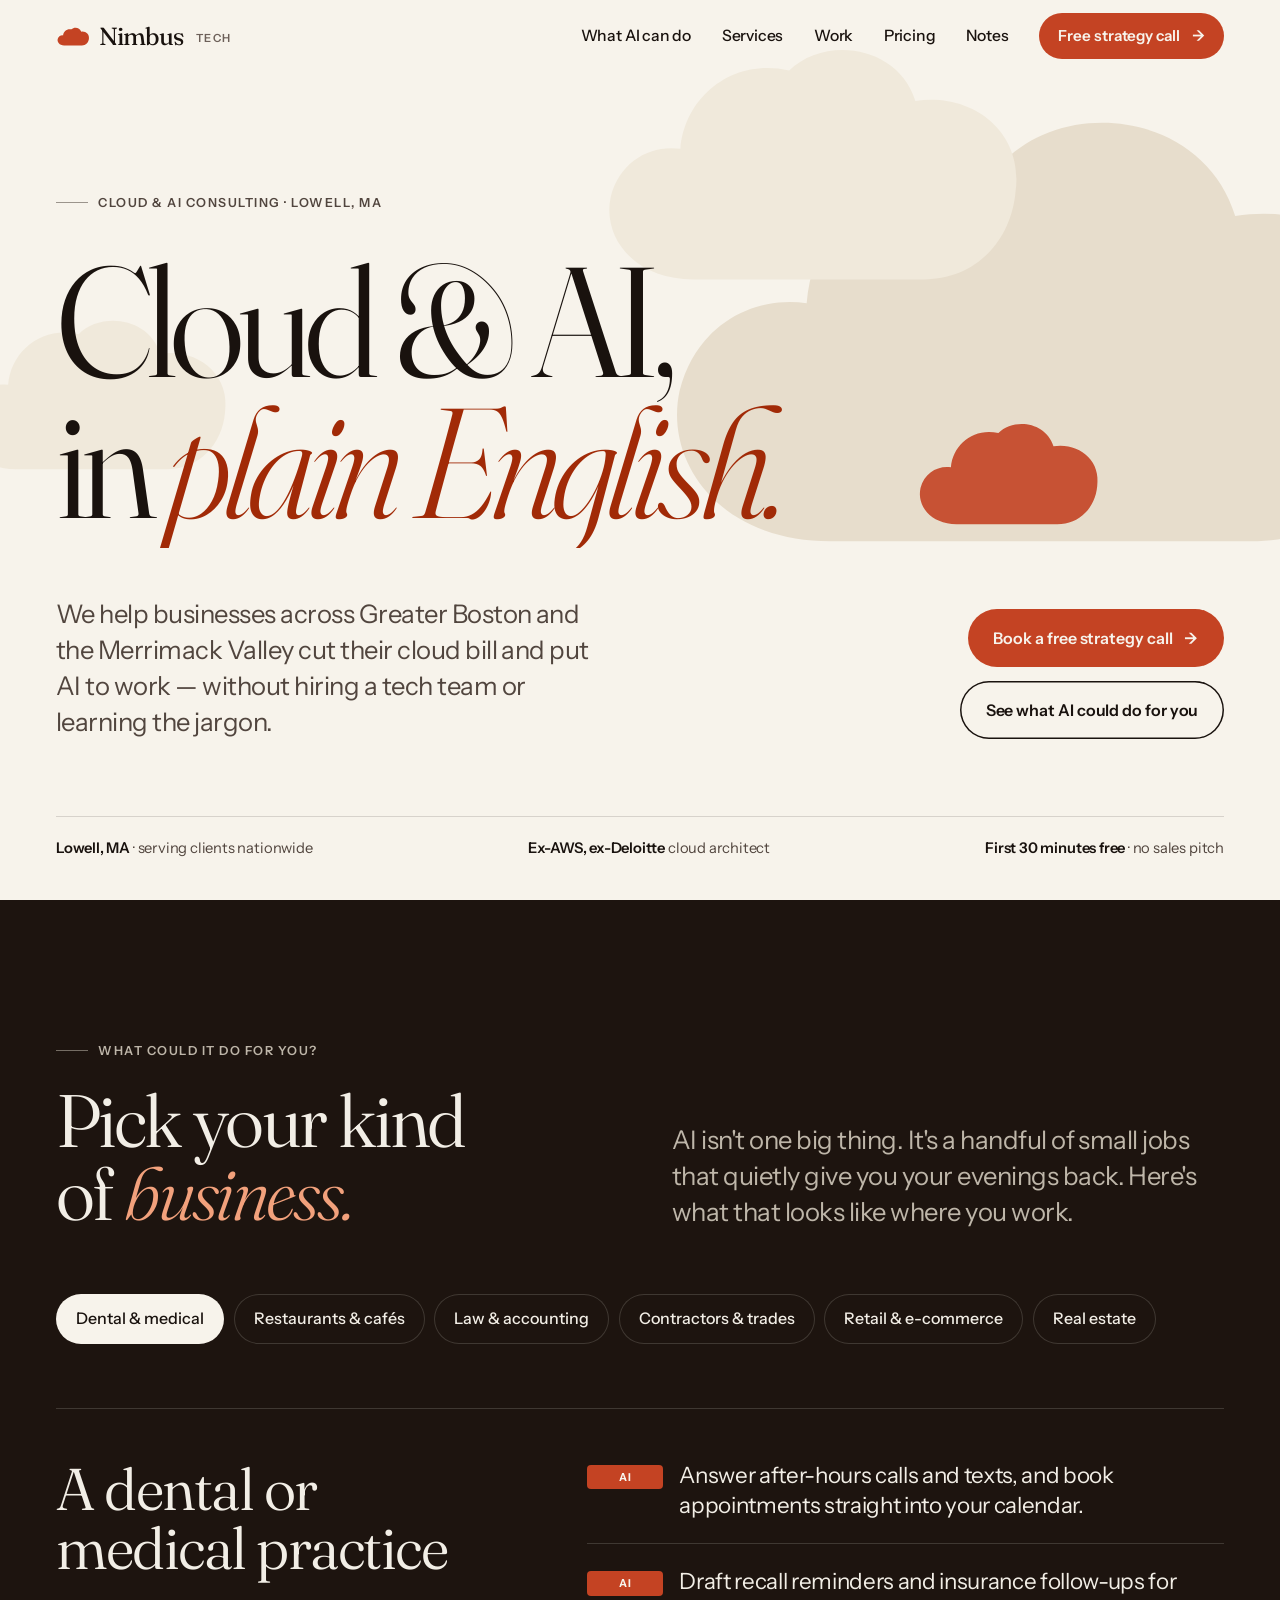
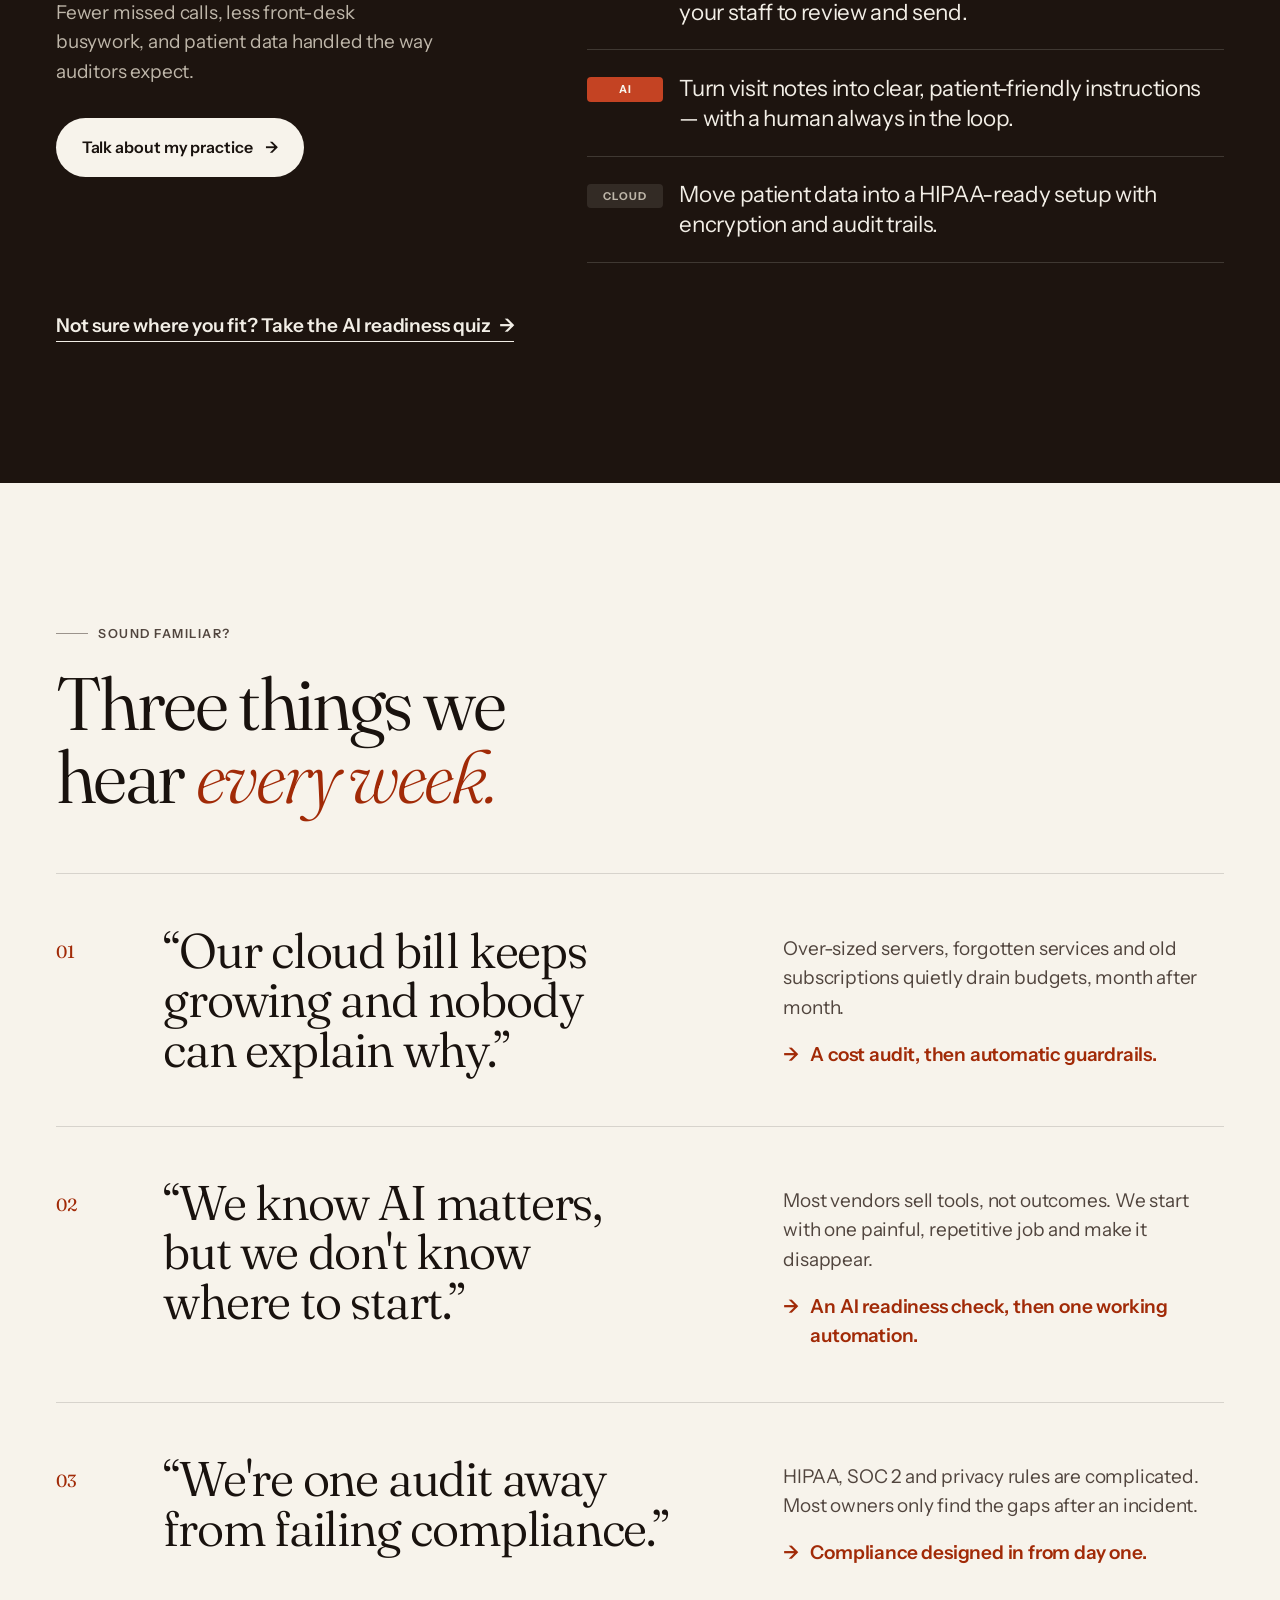
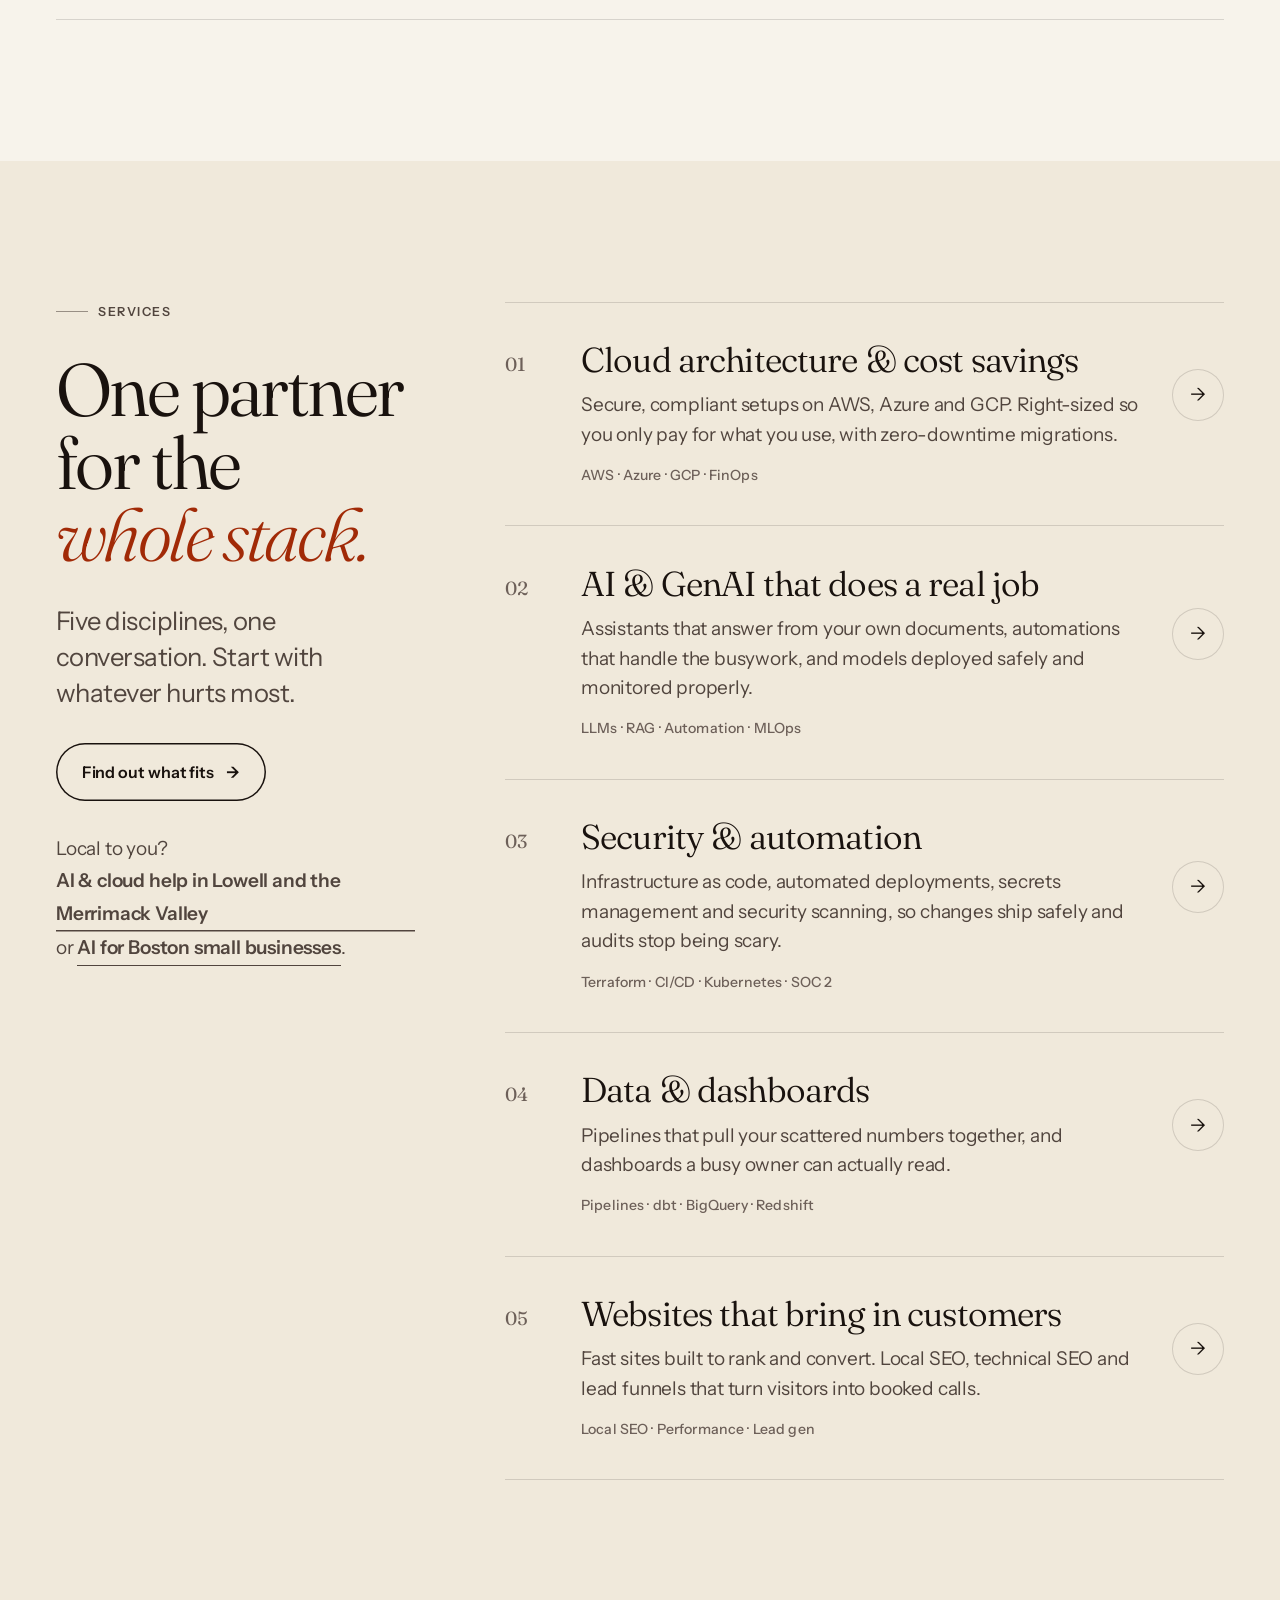
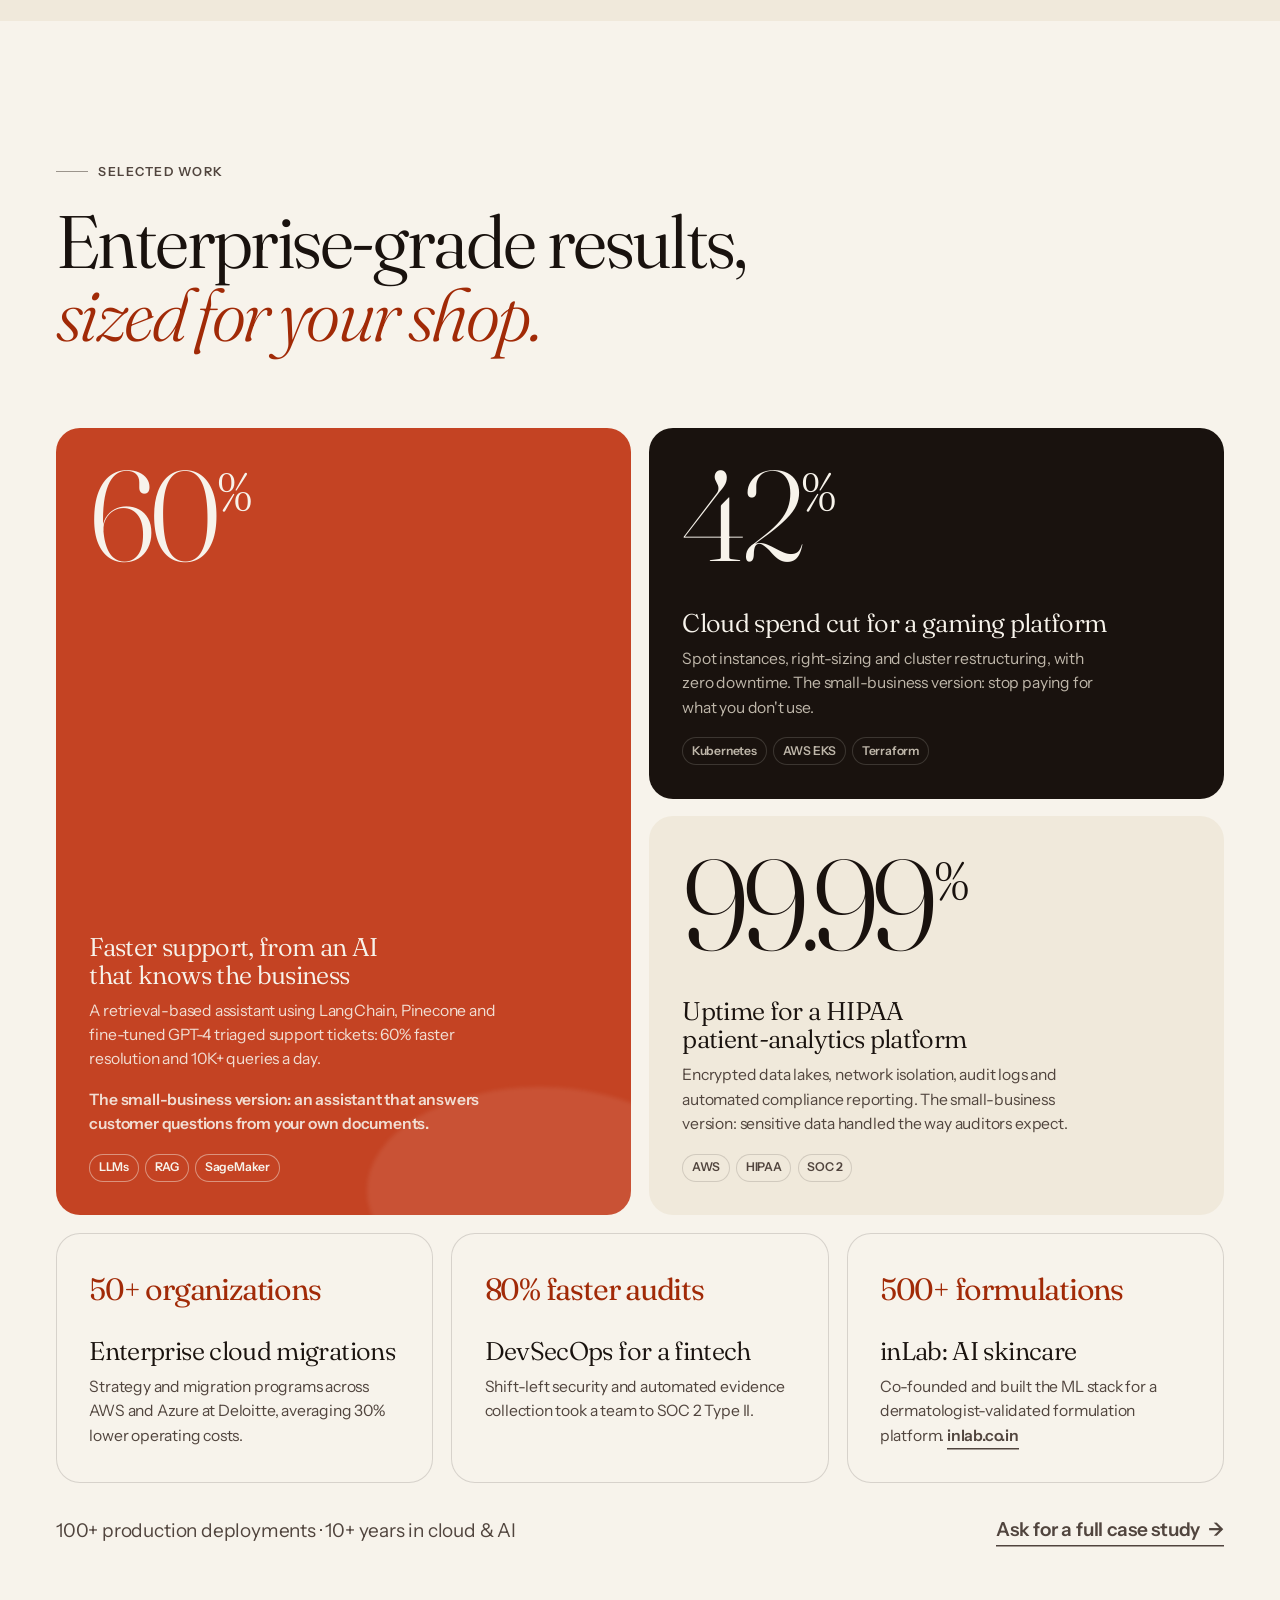
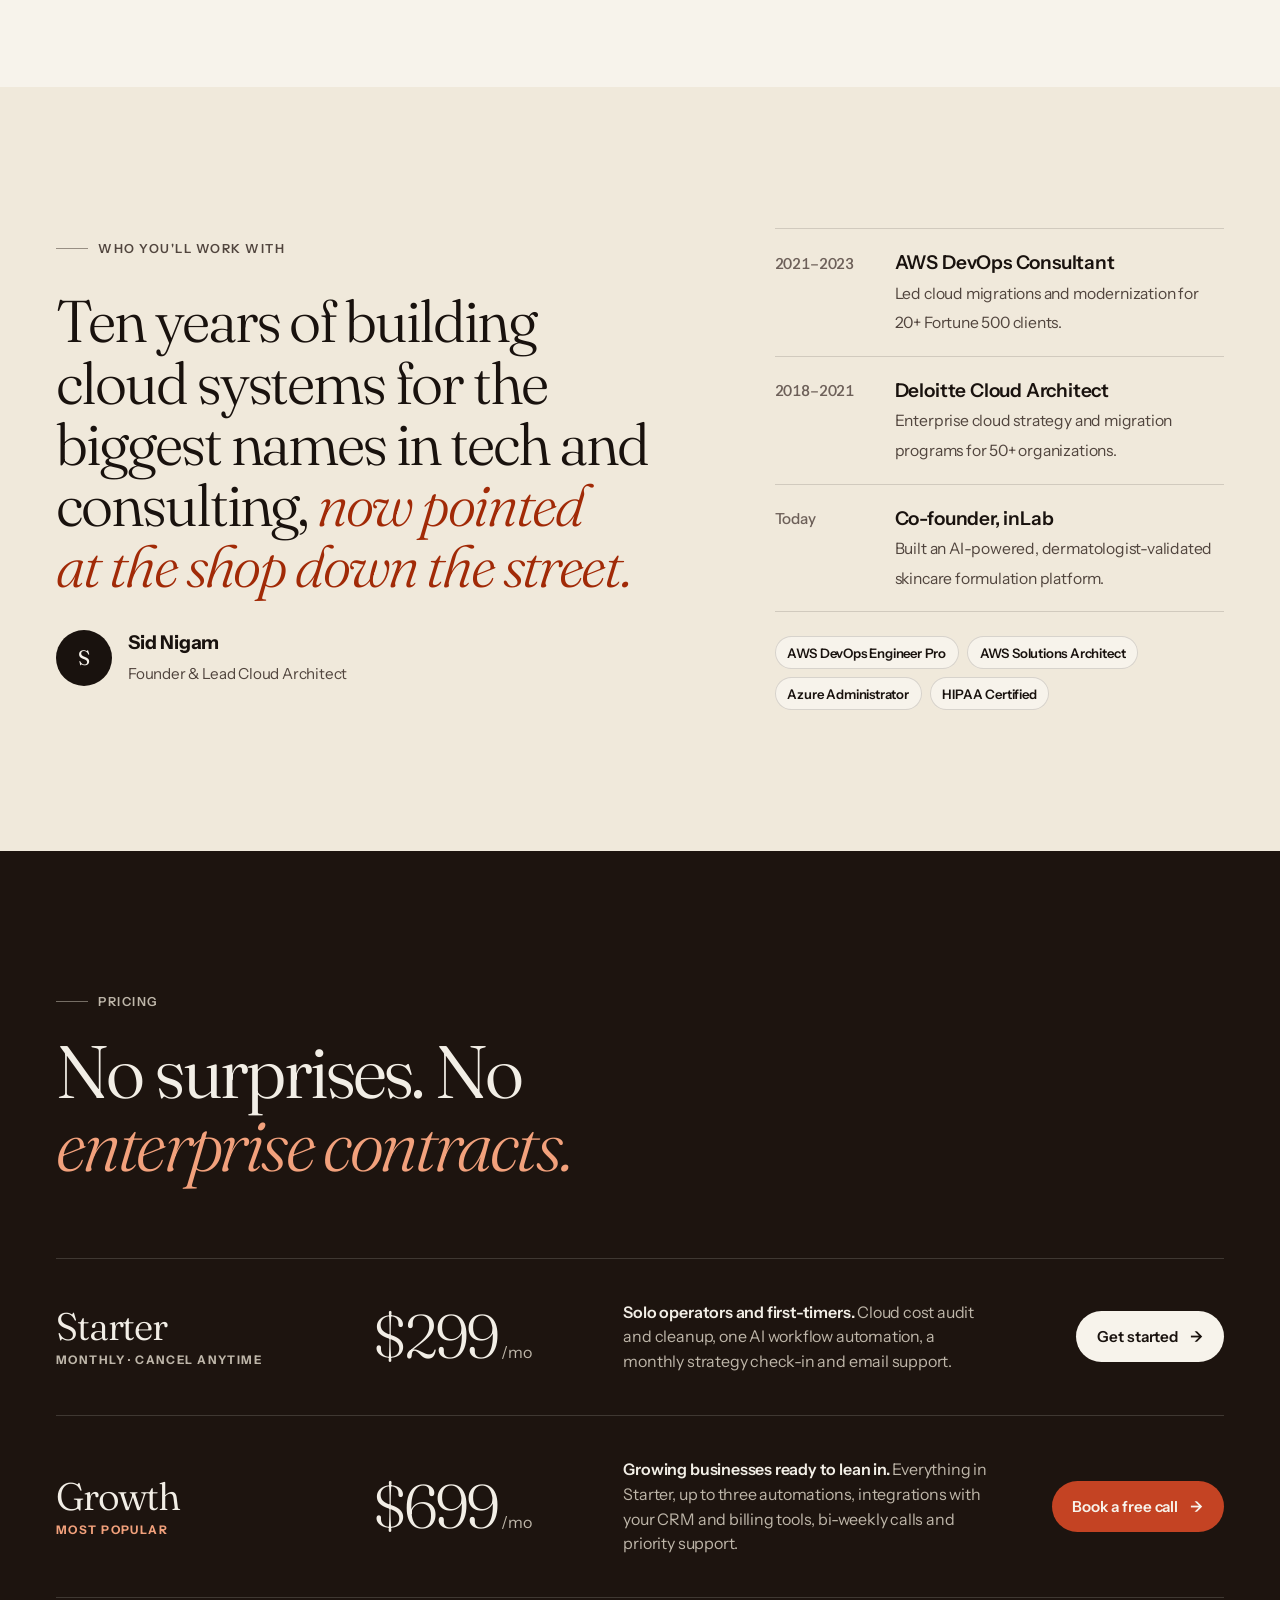
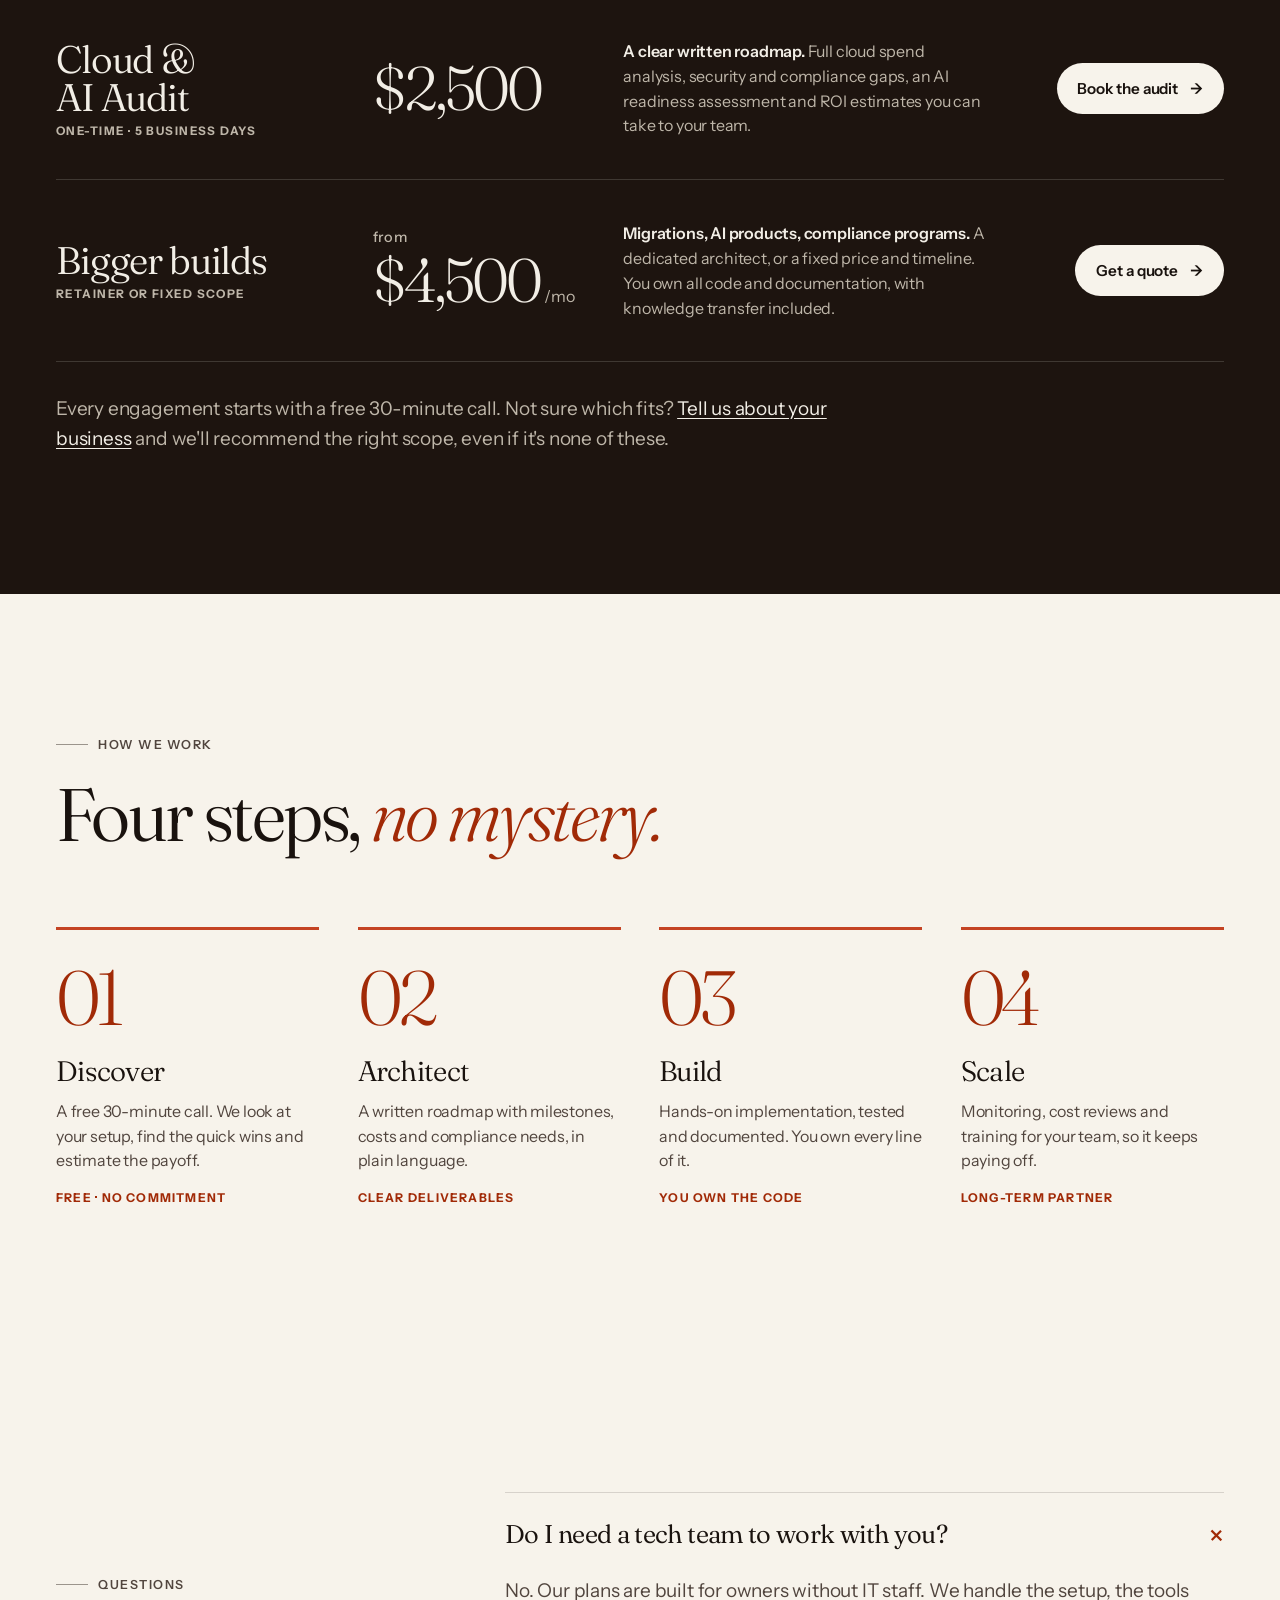
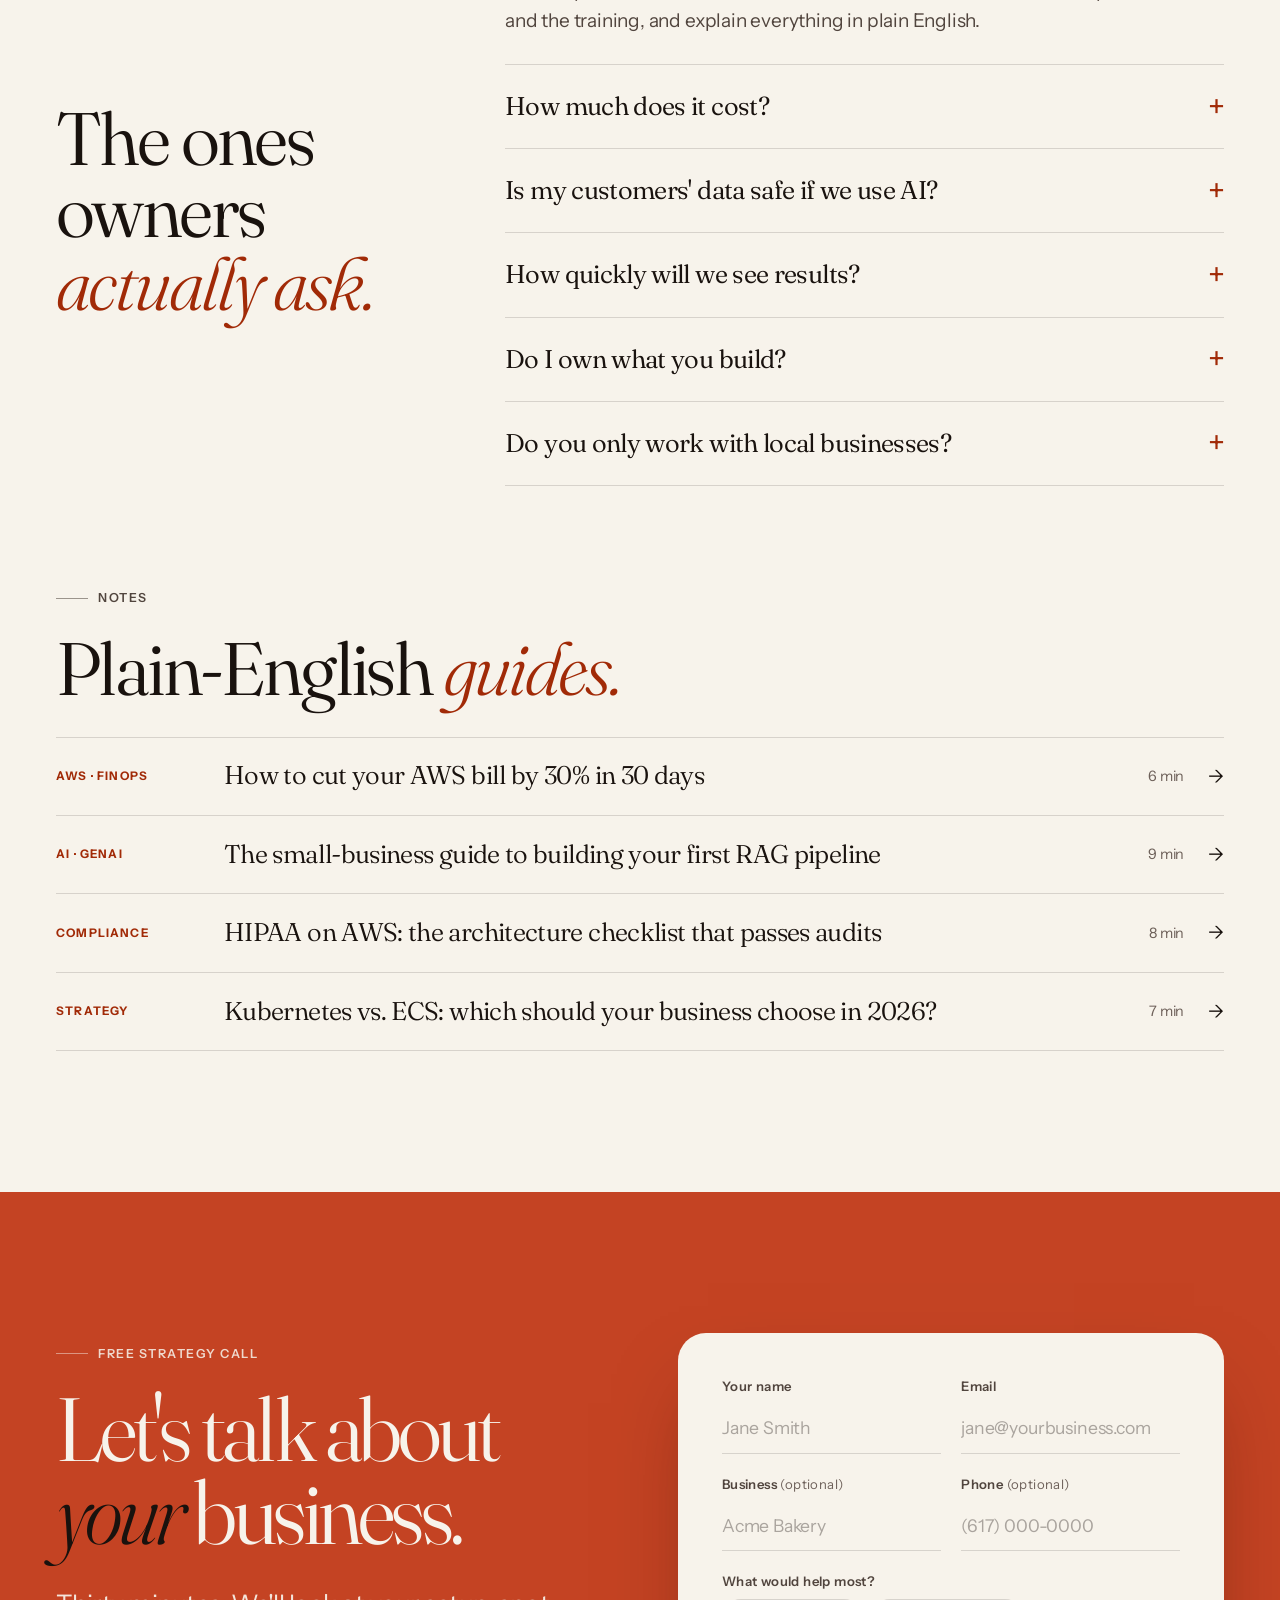
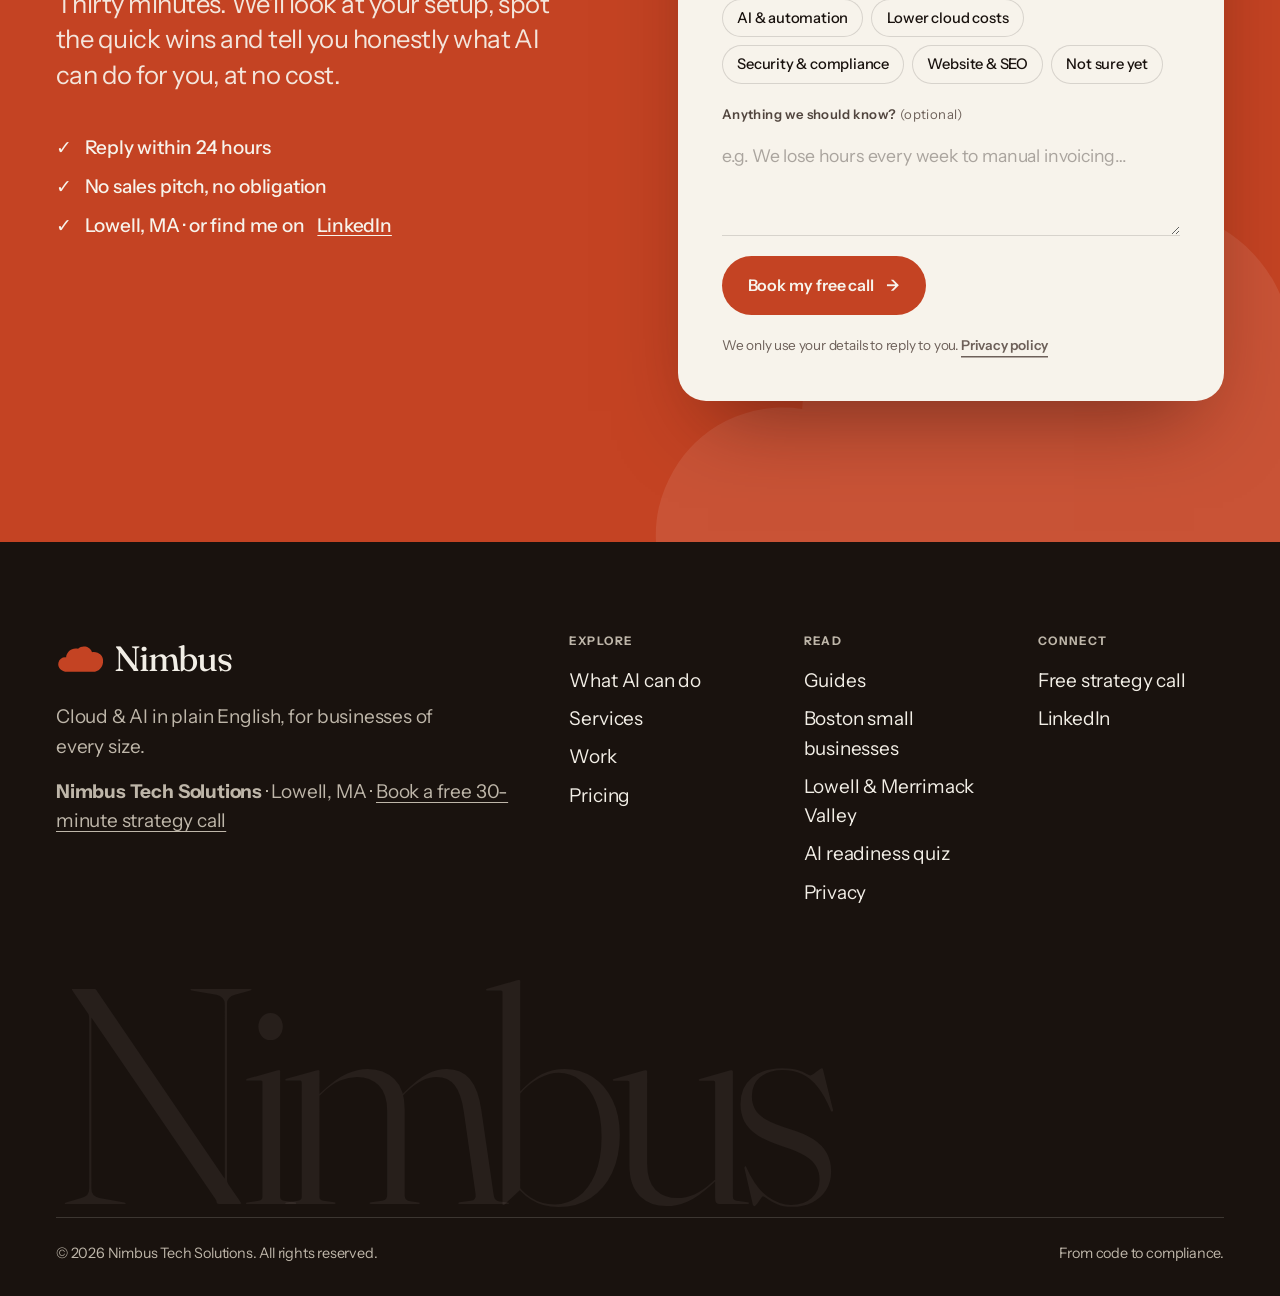
==== commit c4da3b71: "SEO pass: Lowell landing page, structured data, meta tags, headings, internal links, images, footer " ====
--- a/index.html
+++ b/index.html
@@ -3,24 +3,28 @@
 <head>
   <meta charset="utf-8">
   <meta name="viewport" content="width=device-width, initial-scale=1">
-  <title>Nimbus Tech Solutions | Cloud &amp; AI for Boston Small Businesses</title>
-  <meta name="description" content="Cloud and AI, in plain English. Nimbus helps Boston-area small businesses cut their cloud bill and put AI to work — no tech team required. Plans from $299/month. Free 30-minute strategy call.">
-  <meta name="keywords" content="AI for small business Boston, cloud consulting Boston, small business AI tools, cloud cost optimization, AWS consulting Boston, AI automation, HIPAA compliance">
+  <title>AI &amp; Cloud Consulting for Small Business | Lowell &amp; Boston</title>
+  <meta name="description" content="Cloud and AI in plain English for small businesses in Lowell, Greater Boston and the Merrimack Valley. Plans from $299/month. Book a free strategy call.">
+  <meta name="keywords" content="AI consultant Lowell MA, AI for small business Boston, cloud consulting Boston, small business AI tools, cloud cost optimization, AWS consulting Boston, AI automation, HIPAA compliance">
   <meta name="theme-color" content="#f4efe6">
 
-  <link rel="canonical" href="https://nimbustechsolutions.com/">
+  <link rel="canonical" href="https://sidnigam.github.io/nimbus-tech-site/">
 
   <meta property="og:type" content="website">
-  <meta property="og:url" content="https://nimbustechsolutions.com/">
-  <meta property="og:title" content="Cloud &amp; AI, in plain English — Nimbus Tech Solutions, Boston">
-  <meta property="og:description" content="We help Boston-area small businesses cut their cloud bill and put AI to work — without hiring a tech team. Free 30-minute strategy call.">
-  <meta property="og:image" content="https://nimbustechsolutions.com/assets/img/hero-img.png">
   <meta property="og:site_name" content="Nimbus Tech Solutions">
   <meta property="og:locale" content="en_US">
+  <meta property="og:url" content="https://sidnigam.github.io/nimbus-tech-site/">
+  <meta property="og:title" content="AI &amp; Cloud Consulting for Small Business | Lowell &amp; Boston">
+  <meta property="og:description" content="Cloud and AI in plain English for small businesses in Lowell, Greater Boston and the Merrimack Valley. Plans from $299/month. Book a free strategy call.">
+  <meta property="og:image" content="https://sidnigam.github.io/nimbus-tech-site/assets/img/hero-img.png">
+  <meta property="og:image:width" content="780">
+  <meta property="og:image:height" content="646">
+  <meta property="og:image:alt" content="Nimbus Tech Solutions, AI and cloud consulting for small businesses">
   <meta name="twitter:card" content="summary_large_image">
-  <meta name="twitter:title" content="Cloud &amp; AI, in plain English — Nimbus Tech Solutions, Boston">
-  <meta name="twitter:description" content="We help Boston-area small businesses cut their cloud bill and put AI to work — without hiring a tech team.">
-  <meta name="twitter:image" content="https://nimbustechsolutions.com/assets/img/hero-img.png">
+  <meta name="twitter:title" content="AI &amp; Cloud Consulting for Small Business | Lowell &amp; Boston">
+  <meta name="twitter:description" content="Cloud and AI in plain English for small businesses in Lowell, Greater Boston and the Merrimack Valley. Plans from $299/month. Book a free strategy call.">
+  <meta name="twitter:image" content="https://sidnigam.github.io/nimbus-tech-site/assets/img/hero-img.png">
+  <meta name="twitter:image:alt" content="Nimbus Tech Solutions, AI and cloud consulting for small businesses">
 
   <link href="assets/img/favicon.png" rel="icon">
   <link href="assets/img/apple-touch-icon.png" rel="apple-touch-icon">
@@ -32,64 +36,164 @@
   <script>document.documentElement.classList.add('js');</script>
 
   <script type="application/ld+json">
-  {
+{
     "@context": "https://schema.org",
     "@type": "ProfessionalService",
+    "@id": "https://sidnigam.github.io/nimbus-tech-site/#business",
     "name": "Nimbus Tech Solutions",
-    "description": "Cloud and AI consulting for Boston-area small businesses: cloud cost reduction, AI automation, security and compliance, data engineering, and websites built to generate leads.",
-    "url": "https://nimbustechsolutions.com",
+    "description": "AI and cloud consulting for small businesses in Lowell, Greater Boston and the Merrimack Valley: lower cloud bills, practical AI automation, security and compliance, and websites that bring in customers.",
+    "url": "https://sidnigam.github.io/nimbus-tech-site/",
+    "logo": "https://sidnigam.github.io/nimbus-tech-site/assets/img/apple-touch-icon.png",
+    "image": "https://sidnigam.github.io/nimbus-tech-site/assets/img/hero-img.png",
     "email": "sidnigam.work@gmail.com",
     "priceRange": "$$",
     "address": {
       "@type": "PostalAddress",
-      "addressLocality": "Boston",
+      "addressLocality": "Lowell",
       "addressRegion": "MA",
-      "postalCode": "02111",
       "addressCountry": "US"
     },
-    "geo": { "@type": "GeoCoordinates", "latitude": 42.35436, "longitude": -71.05917 },
     "founder": {
       "@type": "Person",
       "name": "Sid Nigam",
       "jobTitle": "Founder & Lead Cloud Architect",
       "sameAs": "https://www.linkedin.com/in/sidnigam/",
-      "knowsAbout": ["AWS", "Azure", "GCP", "Kubernetes", "Terraform", "GenAI", "LLMs", "HIPAA compliance", "DevSecOps"]
+      "knowsAbout": [
+        "AWS",
+        "Azure",
+        "GCP",
+        "Kubernetes",
+        "Terraform",
+        "GenAI",
+        "LLMs",
+        "HIPAA compliance",
+        "DevSecOps"
+      ]
     },
+    "sameAs": [
+      "https://www.linkedin.com/in/sidnigam/"
+    ],
     "areaServed": [
-      { "@type": "City", "name": "Boston" },
-      { "@type": "AdministrativeArea", "name": "Massachusetts" },
-      { "@type": "Country", "name": "United States" }
+      {
+        "@type": "City",
+        "name": "Lowell, MA"
+      },
+      {
+        "@type": "Place",
+        "name": "Greater Boston"
+      },
+      {
+        "@type": "Place",
+        "name": "Merrimack Valley"
+      }
     ],
-    "hasOfferCatalog": {
-      "@type": "OfferCatalog",
-      "name": "Cloud & AI Consulting Services",
-      "itemListElement": [
-        { "@type": "Offer", "itemOffered": { "@type": "Service", "name": "Cloud Architecture & Cost Optimization" } },
-        { "@type": "Offer", "itemOffered": { "@type": "Service", "name": "AI & GenAI Implementation" } },
-        { "@type": "Offer", "itemOffered": { "@type": "Service", "name": "Security, DevSecOps & Compliance" } },
-        { "@type": "Offer", "itemOffered": { "@type": "Service", "name": "Data Engineering & Analytics" } },
-        { "@type": "Offer", "itemOffered": { "@type": "Service", "name": "Website & SEO / Lead Generation" } }
-      ]
-    }
+    "makesOffer": [
+      {
+        "@type": "Offer",
+        "name": "Starter",
+        "description": "Monthly plan for solo operators and first-timers: cloud cost audit and cleanup, one AI workflow automation, a monthly strategy check-in and email support. Cancel anytime.",
+        "price": "299",
+        "priceCurrency": "USD",
+        "url": "https://sidnigam.github.io/nimbus-tech-site/#pricing",
+        "itemOffered": {
+          "@type": "Service",
+          "name": "Starter"
+        },
+        "priceSpecification": {
+          "@type": "UnitPriceSpecification",
+          "price": "299",
+          "priceCurrency": "USD",
+          "unitCode": "MON",
+          "unitText": "month"
+        }
+      },
+      {
+        "@type": "Offer",
+        "name": "Growth",
+        "description": "Monthly plan for growing businesses: everything in Starter, up to three automations, CRM and billing integrations, bi-weekly calls and priority support.",
+        "price": "699",
+        "priceCurrency": "USD",
+        "url": "https://sidnigam.github.io/nimbus-tech-site/#pricing",
+        "itemOffered": {
+          "@type": "Service",
+          "name": "Growth"
+        },
+        "priceSpecification": {
+          "@type": "UnitPriceSpecification",
+          "price": "699",
+          "priceCurrency": "USD",
+          "unitCode": "MON",
+          "unitText": "month"
+        }
+      },
+      {
+        "@type": "Offer",
+        "name": "Cloud & AI Audit",
+        "description": "One-time audit delivered in 5 business days: cloud spend analysis, security and compliance gaps, an AI readiness assessment and ROI estimates.",
+        "price": "2500",
+        "priceCurrency": "USD",
+        "url": "https://sidnigam.github.io/nimbus-tech-site/#pricing",
+        "itemOffered": {
+          "@type": "Service",
+          "name": "Cloud & AI Audit"
+        }
+      }
+    ]
   }
   </script>
   <script type="application/ld+json">
-  {
+{
     "@context": "https://schema.org",
     "@type": "FAQPage",
     "mainEntity": [
-      { "@type": "Question", "name": "Do I need a tech team to work with Nimbus?",
-        "acceptedAnswer": { "@type": "Answer", "text": "No. Our plans are built for owners without IT staff. We handle the setup, the tools and the training, and explain everything in plain English." } },
-      { "@type": "Question", "name": "How much does it cost?",
-        "acceptedAnswer": { "@type": "Answer", "text": "Monthly plans start at $299 (Starter) and $699 (Growth). A one-time Cloud & AI Audit is $2,500, and larger builds are scoped after a free 30-minute strategy call. Cancel monthly plans anytime." } },
-      { "@type": "Question", "name": "Is my customers' data safe if we use AI?",
-        "acceptedAnswer": { "@type": "Answer", "text": "Privacy comes first. We choose tools and settings so your business data stays under your control, and we have built HIPAA, SOC 2, GDPR and ISO 27001 aligned architectures for regulated industries." } },
-      { "@type": "Question", "name": "How quickly will we see results?",
-        "acceptedAnswer": { "@type": "Answer", "text": "A first AI automation typically goes live in about two weeks, and a cloud cost audit gives you a written roadmap in five business days." } },
-      { "@type": "Question", "name": "Do I own what you build?",
-        "acceptedAnswer": { "@type": "Answer", "text": "Yes. You own all code and documentation, and we include knowledge transfer so your team is never locked in." } },
-      { "@type": "Question", "name": "Do you only work with Boston businesses?",
-        "acceptedAnswer": { "@type": "Answer", "text": "We are based in Boston and love working with local businesses, in person when it helps. We also serve clients across the United States remotely." } }
+      {
+        "@type": "Question",
+        "name": "Do I need a tech team to work with you?",
+        "acceptedAnswer": {
+          "@type": "Answer",
+          "text": "No. Our plans are built for owners without IT staff. We handle the setup, the tools and the training, and explain everything in plain English."
+        }
+      },
+      {
+        "@type": "Question",
+        "name": "How much does it cost?",
+        "acceptedAnswer": {
+          "@type": "Answer",
+          "text": "Monthly plans start at $299 (Starter) and $699 (Growth). A one-time Cloud & AI Audit is $2,500, and larger builds are scoped after a free 30-minute call. Monthly plans can be cancelled anytime."
+        }
+      },
+      {
+        "@type": "Question",
+        "name": "Is my customers' data safe if we use AI?",
+        "acceptedAnswer": {
+          "@type": "Answer",
+          "text": "Privacy comes first. We choose tools and settings so your business data stays under your control, and we've built HIPAA, SOC 2, GDPR and ISO 27001 aligned architectures for regulated industries."
+        }
+      },
+      {
+        "@type": "Question",
+        "name": "How quickly will we see results?",
+        "acceptedAnswer": {
+          "@type": "Answer",
+          "text": "A first AI automation typically goes live in about two weeks, and the cloud audit gives you a written roadmap in five business days."
+        }
+      },
+      {
+        "@type": "Question",
+        "name": "Do I own what you build?",
+        "acceptedAnswer": {
+          "@type": "Answer",
+          "text": "Yes. You own all code and documentation, and we include knowledge transfer so you're never locked in."
+        }
+      },
+      {
+        "@type": "Question",
+        "name": "Do you only work with local businesses?",
+        "acceptedAnswer": {
+          "@type": "Answer",
+          "text": "We're based in Lowell, MA and love working with businesses across Greater Boston and the Merrimack Valley, in person when it helps. We also serve clients across the United States remotely."
+        }
+      }
     ]
   }
   </script>
@@ -136,20 +240,20 @@
         <svg class="cloud c4" viewBox="0 0 100 60"><use href="#cloud"/></svg>
       </div>
       <div class="wrap">
-        <p class="label hero-kicker fade-up" style="--d:.1s">Cloud &amp; AI consulting · Boston, MA</p>
+        <p class="label hero-kicker fade-up" style="--d:.1s">Cloud &amp; AI consulting · Lowell, MA</p>
         <h1>
           <span class="ln"><span>Cloud &amp; AI,</span></span>
           <span class="ln"><span>in <em>plain English.</em></span></span>
         </h1>
         <div class="hero-foot">
-          <p class="lead fade-up" style="--d:.8s">We help Boston-area businesses cut their cloud bill and put AI to work — without hiring a tech team or learning the jargon.</p>
+          <p class="lead fade-up" style="--d:.8s">We help businesses across Greater Boston and the Merrimack Valley cut their cloud bill and put AI to work — without hiring a tech team or learning the jargon.</p>
           <div class="hero-cta fade-up" style="--d:.95s">
             <a class="btn btn--accent" href="#contact">Book a free strategy call <span class="arr" aria-hidden="true">→</span></a>
             <a class="btn btn--ghost" href="#explore">See what AI could do for you</a>
           </div>
         </div>
         <div class="hero-meta fade-up" style="--d:1.1s">
-          <span><b>Boston, MA</b> · serving clients nationwide</span>
+          <span><b>Lowell, MA</b> · serving clients nationwide</span>
           <span><b>Ex-AWS, ex-Deloitte</b> cloud architect</span>
           <span><b>First 30 minutes free</b> · no sales pitch</span>
         </div>
@@ -308,6 +412,7 @@
           <h2>One partner for the <em>whole stack.</em></h2>
           <p class="lead">Five disciplines, one conversation. Start with whatever hurts most.</p>
           <div><a class="btn btn--ghost" href="#contact">Find out what fits <span class="arr" aria-hidden="true">→</span></a></div>
+          <p class="svc-local">Local to you? <a class="tlink" href="lowell.html">AI &amp; cloud help in Lowell and the Merrimack Valley</a> or <a class="tlink" href="boston-smb.html">AI for Boston small businesses</a>.</p>
         </div>
         <div class="svc-list">
           <a class="svc rv" href="#contact" data-pick="Cloud">
@@ -518,8 +623,8 @@
               <p class="ans">Yes. You own all code and documentation, and we include knowledge transfer so you're never locked in.</p>
             </details>
             <details>
-              <summary>Do you only work with Boston businesses?</summary>
-              <p class="ans">We're based in Boston and love working with local businesses, in person when it helps. We also serve clients across the United States remotely.</p>
+              <summary>Do you only work with local businesses?</summary>
+              <p class="ans">We're based in Lowell, MA and love working with businesses across Greater Boston and the Merrimack Valley, in person when it helps. We also serve clients across the United States remotely.</p>
             </details>
           </div>
         </div>
@@ -549,7 +654,7 @@
           <ul class="contact-facts">
             <li>Reply within 24 hours</li>
             <li>No sales pitch, no obligation</li>
-            <li>Boston, MA · or find me on <a href="https://www.linkedin.com/in/sidnigam/" target="_blank" rel="noopener noreferrer">LinkedIn</a></li>
+            <li>Lowell, MA · or find me on <a href="https://www.linkedin.com/in/sidnigam/" target="_blank" rel="noopener noreferrer">LinkedIn</a></li>
           </ul>
         </div>
 
@@ -617,18 +722,19 @@
       <div class="ftr-top">
         <div>
           <a class="brand" href="#top"><svg viewBox="0 0 100 60" aria-hidden="true"><use href="#cloud"/></svg>Nimbus</a>
-          <p>Cloud &amp; AI in plain English, for businesses of every size. Boston, MA 02111.</p>
+          <p>Cloud &amp; AI in plain English, for businesses of every size.</p>
+          <p class="nap"><strong>Nimbus Tech Solutions</strong> · Lowell, MA · <a href="#contact">Book a free 30-minute strategy call</a></p>
         </div>
         <div>
-          <h4>Explore</h4>
+          <h2>Explore</h2>
           <ul><li><a href="#explore">What AI can do</a></li><li><a href="#services">Services</a></li><li><a href="#work">Work</a></li><li><a href="#pricing">Pricing</a></li></ul>
         </div>
         <div>
-          <h4>Read</h4>
-          <ul><li><a href="#notes">Guides</a></li><li><a href="boston-smb.html">Small-business page</a></li><li><a href="boston-smb.html#checklist">AI readiness quiz</a></li><li><a href="privacy.html">Privacy</a></li></ul>
+          <h2>Read</h2>
+          <ul><li><a href="#notes">Guides</a></li><li><a href="boston-smb.html">Boston small businesses</a></li><li><a href="lowell.html">Lowell &amp; Merrimack Valley</a></li><li><a href="boston-smb.html#checklist">AI readiness quiz</a></li><li><a href="privacy.html">Privacy</a></li></ul>
         </div>
         <div>
-          <h4>Connect</h4>
+          <h2>Connect</h2>
           <ul><li><a href="#contact">Free strategy call</a></li><li><a href="https://www.linkedin.com/in/sidnigam/" target="_blank" rel="noopener noreferrer">LinkedIn</a></li></ul>
         </div>
       </div>
--- a/assets/css/home.css
+++ b/assets/css/home.css
@@ -247,6 +247,7 @@
 .services { display: grid; grid-template-columns: minmax(0, 4fr) minmax(0, 8fr); gap: clamp(2rem, 7vw, 7rem); align-items: start; }
 .services-aside { position: sticky; top: 7rem; display: grid; gap: 2rem; }
 .services-aside .lead { max-width: 28ch; }
+.svc-local { color: var(--ink-2); max-width: 32ch; line-height: 1.7; }
 .svc { display: grid; grid-template-columns: 3rem minmax(0, 1fr) auto; gap: 1rem 1.75rem; padding-block: clamp(1.75rem, 3vw, 2.75rem); border-top: 1px solid var(--line); position: relative; transition: padding .5s var(--ease-out); }
 .svc:last-child { border-bottom: 1px solid var(--line); }
 .svc .n { font-family: var(--f-display); color: var(--ink-3); padding-top: .55rem; font-feature-settings: "tnum"; }
@@ -396,7 +397,7 @@
 .ftr-top { display: grid; grid-template-columns: minmax(0, 5fr) repeat(3, minmax(0, 2fr)); gap: 2rem 3rem; }
 .ftr .brand { font-size: 2.2rem; } .ftr .brand svg { width: 3rem; }
 .ftr p { color: var(--on-night-2); margin-top: 1rem; max-width: 30ch; }
-.ftr h4 { font-size: .74rem; font-weight: 700; letter-spacing: .12em; text-transform: uppercase; color: var(--on-night-2); margin: 0 0 1rem; }
+.ftr h2 { font-family: var(--f-body); line-height: inherit; text-wrap: wrap; font-size: .74rem; font-weight: 700; letter-spacing: .12em; text-transform: uppercase; color: var(--on-night-2); margin: 0 0 1rem; }
 .ftr li + li { margin-top: .55rem; }
 .ftr a:hover { color: var(--accent-lt); }
 .ftr-word { font-family: var(--f-display); font-weight: 300; letter-spacing: -0.07em; line-height: .8; font-size: clamp(5rem, 24vw, 22rem); color: oklch(0.95 0.012 85 / .06); margin-top: clamp(2rem, 5vw, 4rem); white-space: nowrap; user-select: none; }
@@ -426,3 +427,8 @@
 .lost { min-height: 100svh; display: grid; place-items: center; text-align: left; padding: 6rem var(--gutter); position: relative; overflow: hidden; }
 .lost h1 { font-size: clamp(5rem, 22vw, 18rem); line-height: .8; letter-spacing: -0.07em; font-weight: 300; }
 .lost p { margin: 2rem 0; max-width: 30ch; }
+
+/* Footer NAP line (identical on every page) */
+.ftr .nap { max-width: none; }
+.nap a { text-decoration: underline; text-underline-offset: .2em; }
+.lost .nap { margin-top: 2.5rem; color: var(--ink-2); }
